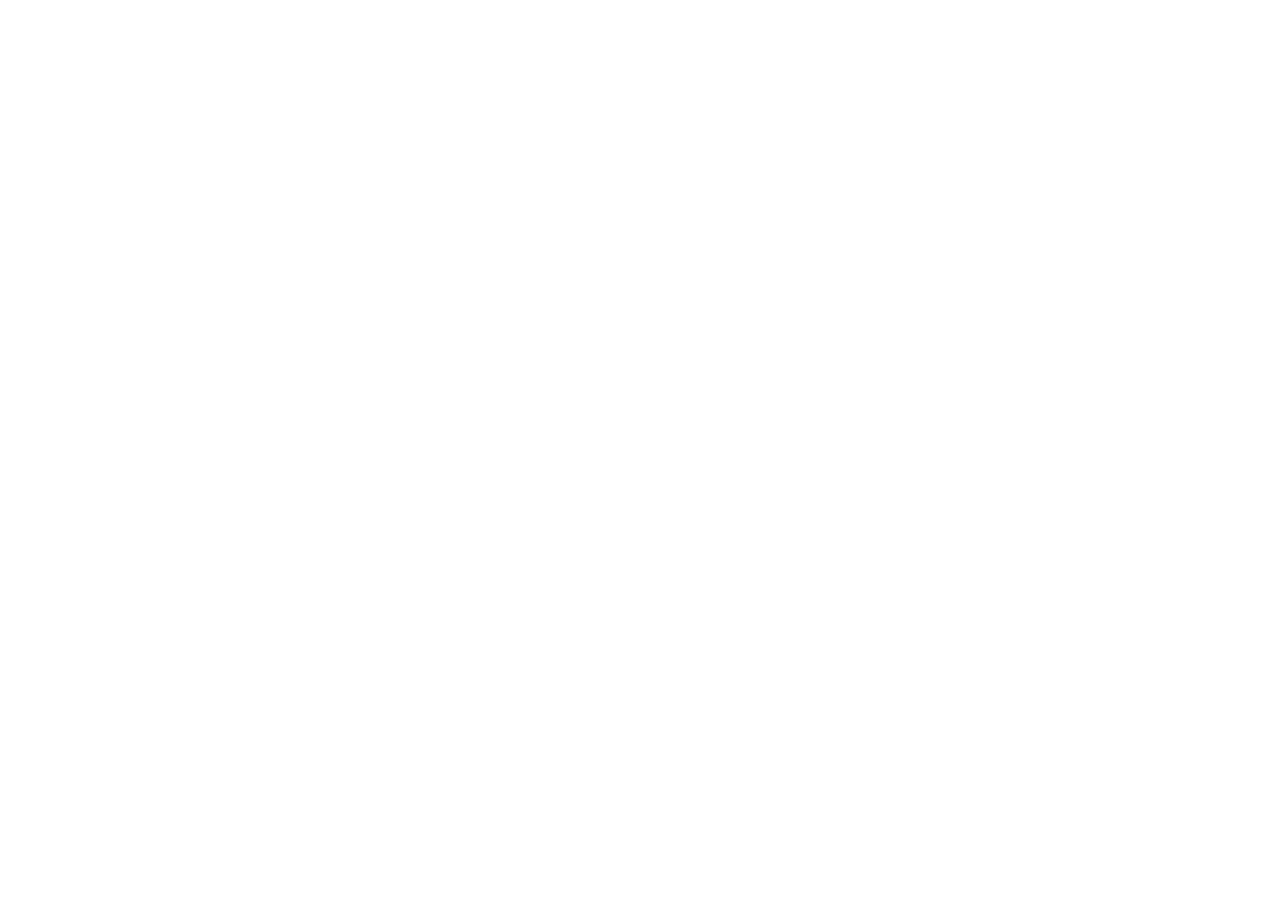
==== index.html @ aea5f0c6 "初始化项目" ====
<!DOCTYPE html>
<html lang="en">

<head>
    <meta charset="UTF-8">
    <meta http-equiv="X-UA-Compatible" content="IE=edge">
    <meta name="viewport" content="width=device-width, initial-scale=1.0">
    <title>主页</title>
</head>

<body>

</body>

</html>
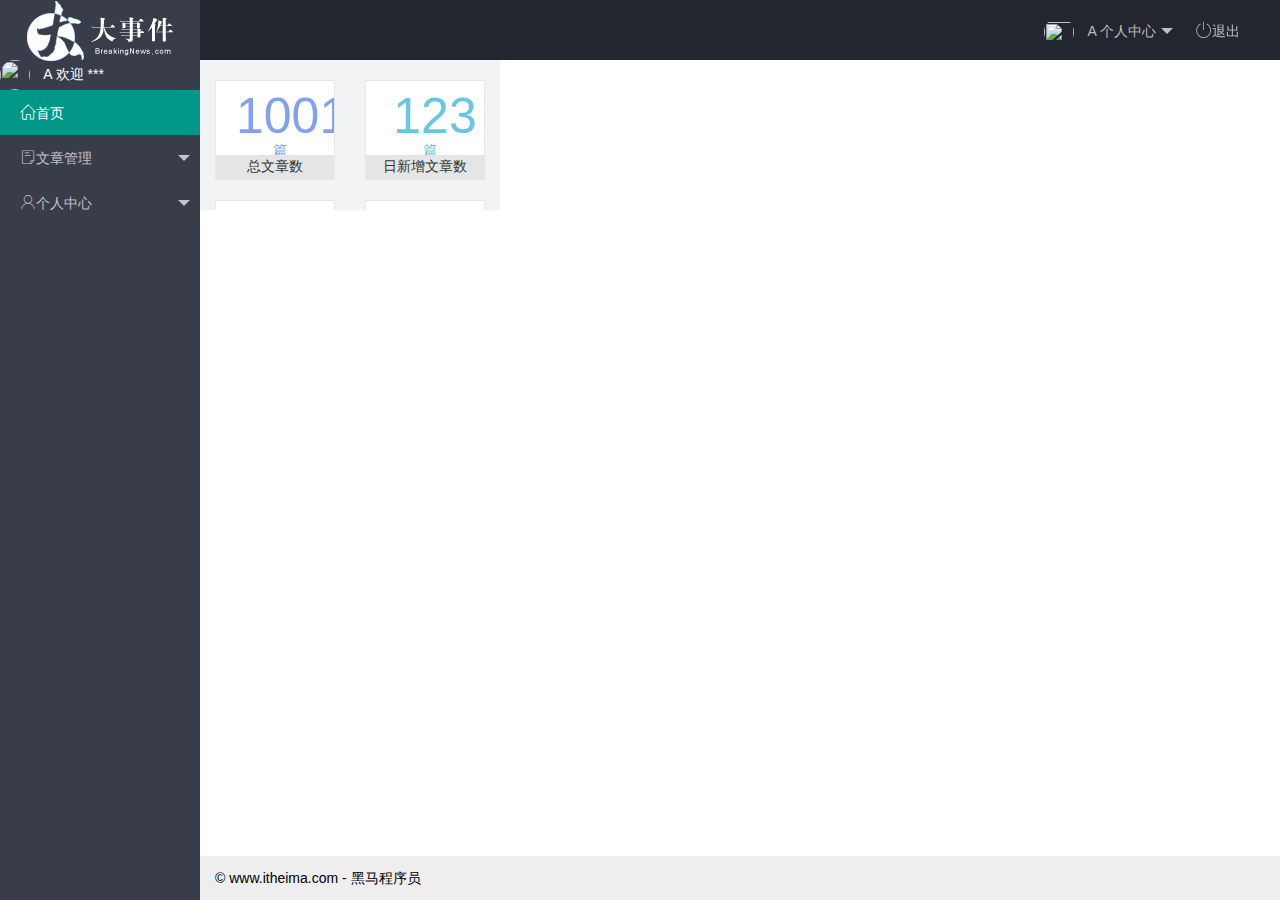
==== commit b24626dd: "完成了后台的首页开发" ====
--- a/index.html
+++ b/index.html
@@ -5,11 +5,90 @@
     <meta charset="UTF-8">
     <meta http-equiv="X-UA-Compatible" content="IE=edge">
     <meta name="viewport" content="width=device-width, initial-scale=1.0">
-    <title>主页</title>
+    <title>后台主页</title>
+    <link rel="stylesheet" href="./assets/css/index.css">
+    <link rel="stylesheet" href="./assets/lib/layui/css/layui.css">
+    <link rel="stylesheet" href="./assets/fonts/iconfont.css">
+
 </head>
 
 <body>
+    <div class="layui-layout layui-layout-admin">
+        <div class="layui-header">
+            <div class="layui-logo layui-hide-xs layui-bg-black">
+                <img src="./assets/images/logo.png" alt="">
+            </div>
+            <!-- 头部区域（可配合layui 已有的水平导航） -->
 
+            <ul class="layui-nav layui-layout-right">
+                <li class="layui-nav-item layui-hide layui-show-md-inline-block">
+                    <a href="javascript:;">
+                        <img src="//tva1.sinaimg.cn/crop.0.0.118.118.180/5db11ff4gw1e77d3nqrv8j203b03cweg.jpg" class="layui-nav-img">
+                        <span class="text-avatar">A</span> 个人中心
+                    </a>
+                    <dl class="layui-nav-child">
+                        <dd><a href="">基本资料</a></dd>
+                        <dd><a href="">更换图像</a></dd>
+                        <dd><a href="">重置密码</a></dd>
+                    </dl>
+                </li>
+                <li class="layui-nav-item" lay-header-event="menuRight" lay-unselect>
+                    <a href="javascript:;" id="btnLogout">
+                        <span class="iconfont icon-tuichu"></span>退出
+                    </a>
+                </li>
+            </ul>
+        </div>
+
+        <div class="layui-side layui-bg-black">
+            <div class="layui-side-scroll">
+                <div class="userinfo">
+                    <img src="//tva1.sinaimg.cn/crop.0.0.118.118.180/5db11ff4gw1e77d3nqrv8j203b03cweg.jpg" class="layui-nav-img">
+                    <span class="text-avatar">A</span>
+                    <span class="welcome">欢迎 ***</span>
+                </div>
+                <!-- 左侧导航区域（可配合layui已有的垂直导航） -->
+                <ul class="layui-nav layui-nav-tree" lay-shrink="all">
+                    <li class="layui-nav-item layui-this">
+                        <a href="./home/dashboard.html" target="fm">
+                            <span class="iconfont icon-home"></span>首页</a>
+                    </li>
+                    <li class="layui-nav-item">
+                        <a class="" href="javascript:;"><span class="iconfont icon-16"></span>文章管理</a>
+                        <dl class="layui-nav-child">
+                            <dd><a href="javascript:;"><i class="layui-icon layui-icon-app"></i>文章类别</a></dd>
+                            <dd><a href="javascript:;"><i class="layui-icon layui-icon-app"></i>文章列表</a></dd>
+                            <dd><a href="javascript:;"><i class="layui-icon layui-icon-app"></i>发表文章</a></dd>
+                        </dl>
+                    </li>
+                    <li class="layui-nav-item">
+                        <a href="javascript:;"><span class="iconfont icon-user"></span>个人中心</a>
+                        <dl class="layui-nav-child">
+                            <dd><a href="javascript:;"><i class="layui-icon layui-icon-app"></i>基本资料</a></dd>
+                            <dd><a href="javascript:;"><i class="layui-icon layui-icon-app"></i>更换图像</a></dd>
+                            <dd><a href="javascript:;"><i class="layui-icon layui-icon-app"></i>重置密码</a></dd>
+                        </dl>
+                    </li>
+                </ul>
+            </div>
+        </div>
+
+        <div class="layui-body">
+            <!-- 内容主体区域 -->
+            <iframe name="fm" src="/home/dashboard.html" frameborder="0"></iframe>
+        </div>
+
+        <div class="layui-footer">
+            <!-- 底部固定区域 -->
+            © www.itheima.com - 黑马程序员
+        </div>
+    </div>
+
+    <!-- 导入 layui 的js文件 -->
+    <script src="./assets/lib/layui/layui.all.js"></script>
+    <script src="/assets/lib/jquery.js"></script>
+    <script src="/assets/js/baseAPI.js"></script>
+    <script src="/assets/js/index.js"></script>
 </body>
 
 </html>--- a/assets/lib/layui/css/layui.css
+++ b/assets/lib/layui/css/layui.css
@@ -0,0 +1,2 @@
+/** layui-v2.5.5 MIT License By https://www.layui.com */
+ .layui-inline,img{display:inline-block;vertical-align:middle}h1,h2,h3,h4,h5,h6{font-weight:400}.layui-edge,.layui-header,.layui-inline,.layui-main{position:relative}.layui-body,.layui-edge,.layui-elip{overflow:hidden}.layui-btn,.layui-edge,.layui-inline,img{vertical-align:middle}.layui-btn,.layui-disabled,.layui-icon,.layui-unselect{-moz-user-select:none;-webkit-user-select:none;-ms-user-select:none}.layui-elip,.layui-form-checkbox span,.layui-form-pane .layui-form-label{text-overflow:ellipsis;white-space:nowrap}.layui-breadcrumb,.layui-tree-btnGroup{visibility:hidden}blockquote,body,button,dd,div,dl,dt,form,h1,h2,h3,h4,h5,h6,input,li,ol,p,pre,td,textarea,th,ul{margin:0;padding:0;-webkit-tap-highlight-color:rgba(0,0,0,0)}a:active,a:hover{outline:0}img{border:none}li{list-style:none}table{border-collapse:collapse;border-spacing:0}h4,h5,h6{font-size:100%}button,input,optgroup,option,select,textarea{font-family:inherit;font-size:inherit;font-style:inherit;font-weight:inherit;outline:0}pre{white-space:pre-wrap;white-space:-moz-pre-wrap;white-space:-pre-wrap;white-space:-o-pre-wrap;word-wrap:break-word}body{line-height:24px;font:14px Helvetica Neue,Helvetica,PingFang SC,Tahoma,Arial,sans-serif}hr{height:1px;margin:10px 0;border:0;clear:both}a{color:#333;text-decoration:none}a:hover{color:#777}a cite{font-style:normal;*cursor:pointer}.layui-border-box,.layui-border-box *{box-sizing:border-box}.layui-box,.layui-box *{box-sizing:content-box}.layui-clear{clear:both;*zoom:1}.layui-clear:after{content:'\20';clear:both;*zoom:1;display:block;height:0}.layui-inline{*display:inline;*zoom:1}.layui-edge{display:inline-block;width:0;height:0;border-width:6px;border-style:dashed;border-color:transparent}.layui-edge-top{top:-4px;border-bottom-color:#999;border-bottom-style:solid}.layui-edge-right{border-left-color:#999;border-left-style:solid}.layui-edge-bottom{top:2px;border-top-color:#999;border-top-style:solid}.layui-edge-left{border-right-color:#999;border-right-style:solid}.layui-disabled,.layui-disabled:hover{color:#d2d2d2!important;cursor:not-allowed!important}.layui-circle{border-radius:100%}.layui-show{display:block!important}.layui-hide{display:none!important}@font-face{font-family:layui-icon;src:url(../font/iconfont.eot?v=250);src:url(../font/iconfont.eot?v=250#iefix) format('embedded-opentype'),url(../font/iconfont.woff2?v=250) format('woff2'),url(../font/iconfont.woff?v=250) format('woff'),url(../font/iconfont.ttf?v=250) format('truetype'),url(../font/iconfont.svg?v=250#layui-icon) format('svg')}.layui-icon{font-family:layui-icon!important;font-size:16px;font-style:normal;-webkit-font-smoothing:antialiased;-moz-osx-font-smoothing:grayscale}.layui-icon-reply-fill:before{content:"\e611"}.layui-icon-set-fill:before{content:"\e614"}.layui-icon-menu-fill:before{content:"\e60f"}.layui-icon-search:before{content:"\e615"}.layui-icon-share:before{content:"\e641"}.layui-icon-set-sm:before{content:"\e620"}.layui-icon-engine:before{content:"\e628"}.layui-icon-close:before{content:"\1006"}.layui-icon-close-fill:before{content:"\1007"}.layui-icon-chart-screen:before{content:"\e629"}.layui-icon-star:before{content:"\e600"}.layui-icon-circle-dot:before{content:"\e617"}.layui-icon-chat:before{content:"\e606"}.layui-icon-release:before{content:"\e609"}.layui-icon-list:before{content:"\e60a"}.layui-icon-chart:before{content:"\e62c"}.layui-icon-ok-circle:before{content:"\1005"}.layui-icon-layim-theme:before{content:"\e61b"}.layui-icon-table:before{content:"\e62d"}.layui-icon-right:before{content:"\e602"}.layui-icon-left:before{content:"\e603"}.layui-icon-cart-simple:before{content:"\e698"}.layui-icon-face-cry:before{content:"\e69c"}.layui-icon-face-smile:before{content:"\e6af"}.layui-icon-survey:before{content:"\e6b2"}.layui-icon-tree:before{content:"\e62e"}.layui-icon-upload-circle:before{content:"\e62f"}.layui-icon-add-circle:before{content:"\e61f"}.layui-icon-download-circle:before{content:"\e601"}.layui-icon-templeate-1:before{content:"\e630"}.layui-icon-util:before{content:"\e631"}.layui-icon-face-surprised:before{content:"\e664"}.layui-icon-edit:before{content:"\e642"}.layui-icon-speaker:before{content:"\e645"}.layui-icon-down:before{content:"\e61a"}.layui-icon-file:before{content:"\e621"}.layui-icon-layouts:before{content:"\e632"}.layui-icon-rate-half:before{content:"\e6c9"}.layui-icon-add-circle-fine:before{content:"\e608"}.layui-icon-prev-circle:before{content:"\e633"}.layui-icon-read:before{content:"\e705"}.layui-icon-404:before{content:"\e61c"}.layui-icon-carousel:before{content:"\e634"}.layui-icon-help:before{content:"\e607"}.layui-icon-code-circle:before{content:"\e635"}.layui-icon-water:before{content:"\e636"}.layui-icon-username:before{content:"\e66f"}.layui-icon-find-fill:before{content:"\e670"}.layui-icon-about:before{content:"\e60b"}.layui-icon-location:before{content:"\e715"}.layui-icon-up:before{content:"\e619"}.layui-icon-pause:before{content:"\e651"}.layui-icon-date:before{content:"\e637"}.layui-icon-layim-uploadfile:before{content:"\e61d"}.layui-icon-delete:before{content:"\e640"}.layui-icon-play:before{content:"\e652"}.layui-icon-top:before{content:"\e604"}.layui-icon-friends:before{content:"\e612"}.layui-icon-refresh-3:before{content:"\e9aa"}.layui-icon-ok:before{content:"\e605"}.layui-icon-layer:before{content:"\e638"}.layui-icon-face-smile-fine:before{content:"\e60c"}.layui-icon-dollar:before{content:"\e659"}.layui-icon-group:before{content:"\e613"}.layui-icon-layim-download:before{content:"\e61e"}.layui-icon-picture-fine:before{content:"\e60d"}.layui-icon-link:before{content:"\e64c"}.layui-icon-diamond:before{content:"\e735"}.layui-icon-log:before{content:"\e60e"}.layui-icon-rate-solid:before{content:"\e67a"}.layui-icon-fonts-del:before{content:"\e64f"}.layui-icon-unlink:before{content:"\e64d"}.layui-icon-fonts-clear:before{content:"\e639"}.layui-icon-triangle-r:before{content:"\e623"}.layui-icon-circle:before{content:"\e63f"}.layui-icon-radio:before{content:"\e643"}.layui-icon-align-center:before{content:"\e647"}.layui-icon-align-right:before{content:"\e648"}.layui-icon-align-left:before{content:"\e649"}.layui-icon-loading-1:before{content:"\e63e"}.layui-icon-return:before{content:"\e65c"}.layui-icon-fonts-strong:before{content:"\e62b"}.layui-icon-upload:before{content:"\e67c"}.layui-icon-dialogue:before{content:"\e63a"}.layui-icon-video:before{content:"\e6ed"}.layui-icon-headset:before{content:"\e6fc"}.layui-icon-cellphone-fine:before{content:"\e63b"}.layui-icon-add-1:before{content:"\e654"}.layui-icon-face-smile-b:before{content:"\e650"}.layui-icon-fonts-html:before{content:"\e64b"}.layui-icon-form:before{content:"\e63c"}.layui-icon-cart:before{content:"\e657"}.layui-icon-camera-fill:before{content:"\e65d"}.layui-icon-tabs:before{content:"\e62a"}.layui-icon-fonts-code:before{content:"\e64e"}.layui-icon-fire:before{content:"\e756"}.layui-icon-set:before{content:"\e716"}.layui-icon-fonts-u:before{content:"\e646"}.layui-icon-triangle-d:before{content:"\e625"}.layui-icon-tips:before{content:"\e702"}.layui-icon-picture:before{content:"\e64a"}.layui-icon-more-vertical:before{content:"\e671"}.layui-icon-flag:before{content:"\e66c"}.layui-icon-loading:before{content:"\e63d"}.layui-icon-fonts-i:before{content:"\e644"}.layui-icon-refresh-1:before{content:"\e666"}.layui-icon-rmb:before{content:"\e65e"}.layui-icon-home:before{content:"\e68e"}.layui-icon-user:before{content:"\e770"}.layui-icon-notice:before{content:"\e667"}.layui-icon-login-weibo:before{content:"\e675"}.layui-icon-voice:before{content:"\e688"}.layui-icon-upload-drag:before{content:"\e681"}.layui-icon-login-qq:before{content:"\e676"}.layui-icon-snowflake:before{content:"\e6b1"}.layui-icon-file-b:before{content:"\e655"}.layui-icon-template:before{content:"\e663"}.layui-icon-auz:before{content:"\e672"}.layui-icon-console:before{content:"\e665"}.layui-icon-app:before{content:"\e653"}.layui-icon-prev:before{content:"\e65a"}.layui-icon-website:before{content:"\e7ae"}.layui-icon-next:before{content:"\e65b"}.layui-icon-component:before{content:"\e857"}.layui-icon-more:before{content:"\e65f"}.layui-icon-login-wechat:before{content:"\e677"}.layui-icon-shrink-right:before{content:"\e668"}.layui-icon-spread-left:before{content:"\e66b"}.layui-icon-camera:before{content:"\e660"}.layui-icon-note:before{content:"\e66e"}.layui-icon-refresh:before{content:"\e669"}.layui-icon-female:before{content:"\e661"}.layui-icon-male:before{content:"\e662"}.layui-icon-password:before{content:"\e673"}.layui-icon-senior:before{content:"\e674"}.layui-icon-theme:before{content:"\e66a"}.layui-icon-tread:before{content:"\e6c5"}.layui-icon-praise:before{content:"\e6c6"}.layui-icon-star-fill:before{content:"\e658"}.layui-icon-rate:before{content:"\e67b"}.layui-icon-template-1:before{content:"\e656"}.layui-icon-vercode:before{content:"\e679"}.layui-icon-cellphone:before{content:"\e678"}.layui-icon-screen-full:before{content:"\e622"}.layui-icon-screen-restore:before{content:"\e758"}.layui-icon-cols:before{content:"\e610"}.layui-icon-export:before{content:"\e67d"}.layui-icon-print:before{content:"\e66d"}.layui-icon-slider:before{content:"\e714"}.layui-icon-addition:before{content:"\e624"}.layui-icon-subtraction:before{content:"\e67e"}.layui-icon-service:before{content:"\e626"}.layui-icon-transfer:before{content:"\e691"}.layui-main{width:1140px;margin:0 auto}.layui-header{z-index:1000;height:60px}.layui-header a:hover{transition:all .5s;-webkit-transition:all .5s}.layui-side{position:fixed;left:0;top:0;bottom:0;z-index:999;width:200px;overflow-x:hidden}.layui-side-scroll{position:relative;width:220px;height:100%;overflow-x:hidden}.layui-body{position:absolute;left:200px;right:0;top:0;bottom:0;z-index:998;width:auto;overflow-y:auto;box-sizing:border-box}.layui-layout-body{overflow:hidden}.layui-layout-admin .layui-header{background-color:#23262E}.layui-layout-admin .layui-side{top:60px;width:200px;overflow-x:hidden}.layui-layout-admin .layui-body{position:fixed;top:60px;bottom:44px}.layui-layout-admin .layui-main{width:auto;margin:0 15px}.layui-layout-admin .layui-footer{position:fixed;left:200px;right:0;bottom:0;height:44px;line-height:44px;padding:0 15px;background-color:#eee}.layui-layout-admin .layui-logo{position:absolute;left:0;top:0;width:200px;height:100%;line-height:60px;text-align:center;color:#009688;font-size:16px}.layui-layout-admin .layui-header .layui-nav{background:0 0}.layui-layout-left{position:absolute!important;left:200px;top:0}.layui-layout-right{position:absolute!important;right:0;top:0}.layui-container{position:relative;margin:0 auto;padding:0 15px;box-sizing:border-box}.layui-fluid{position:relative;margin:0 auto;padding:0 15px}.layui-row:after,.layui-row:before{content:'';display:block;clear:both}.layui-col-lg1,.layui-col-lg10,.layui-col-lg11,.layui-col-lg12,.layui-col-lg2,.layui-col-lg3,.layui-col-lg4,.layui-col-lg5,.layui-col-lg6,.layui-col-lg7,.layui-col-lg8,.layui-col-lg9,.layui-col-md1,.layui-col-md10,.layui-col-md11,.layui-col-md12,.layui-col-md2,.layui-col-md3,.layui-col-md4,.layui-col-md5,.layui-col-md6,.layui-col-md7,.layui-col-md8,.layui-col-md9,.layui-col-sm1,.layui-col-sm10,.layui-col-sm11,.layui-col-sm12,.layui-col-sm2,.layui-col-sm3,.layui-col-sm4,.layui-col-sm5,.layui-col-sm6,.layui-col-sm7,.layui-col-sm8,.layui-col-sm9,.layui-col-xs1,.layui-col-xs10,.layui-col-xs11,.layui-col-xs12,.layui-col-xs2,.layui-col-xs3,.layui-col-xs4,.layui-col-xs5,.layui-col-xs6,.layui-col-xs7,.layui-col-xs8,.layui-col-xs9{position:relative;display:block;box-sizing:border-box}.layui-col-xs1,.layui-col-xs10,.layui-col-xs11,.layui-col-xs12,.layui-col-xs2,.layui-col-xs3,.layui-col-xs4,.layui-col-xs5,.layui-col-xs6,.layui-col-xs7,.layui-col-xs8,.layui-col-xs9{float:left}.layui-col-xs1{width:8.33333333%}.layui-col-xs2{width:16.66666667%}.layui-col-xs3{width:25%}.layui-col-xs4{width:33.33333333%}.layui-col-xs5{width:41.66666667%}.layui-col-xs6{width:50%}.layui-col-xs7{width:58.33333333%}.layui-col-xs8{width:66.66666667%}.layui-col-xs9{width:75%}.layui-col-xs10{width:83.33333333%}.layui-col-xs11{width:91.66666667%}.layui-col-xs12{width:100%}.layui-col-xs-offset1{margin-left:8.33333333%}.layui-col-xs-offset2{margin-left:16.66666667%}.layui-col-xs-offset3{margin-left:25%}.layui-col-xs-offset4{margin-left:33.33333333%}.layui-col-xs-offset5{margin-left:41.66666667%}.layui-col-xs-offset6{margin-left:50%}.layui-col-xs-offset7{margin-left:58.33333333%}.layui-col-xs-offset8{margin-left:66.66666667%}.layui-col-xs-offset9{margin-left:75%}.layui-col-xs-offset10{margin-left:83.33333333%}.layui-col-xs-offset11{margin-left:91.66666667%}.layui-col-xs-offset12{margin-left:100%}@media screen and (max-width:768px){.layui-hide-xs{display:none!important}.layui-show-xs-block{display:block!important}.layui-show-xs-inline{display:inline!important}.layui-show-xs-inline-block{display:inline-block!important}}@media screen and (min-width:768px){.layui-container{width:750px}.layui-hide-sm{display:none!important}.layui-show-sm-block{display:block!important}.layui-show-sm-inline{display:inline!important}.layui-show-sm-inline-block{display:inline-block!important}.layui-col-sm1,.layui-col-sm10,.layui-col-sm11,.layui-col-sm12,.layui-col-sm2,.layui-col-sm3,.layui-col-sm4,.layui-col-sm5,.layui-col-sm6,.layui-col-sm7,.layui-col-sm8,.layui-col-sm9{float:left}.layui-col-sm1{width:8.33333333%}.layui-col-sm2{width:16.66666667%}.layui-col-sm3{width:25%}.layui-col-sm4{width:33.33333333%}.layui-col-sm5{width:41.66666667%}.layui-col-sm6{width:50%}.layui-col-sm7{width:58.33333333%}.layui-col-sm8{width:66.66666667%}.layui-col-sm9{width:75%}.layui-col-sm10{width:83.33333333%}.layui-col-sm11{width:91.66666667%}.layui-col-sm12{width:100%}.layui-col-sm-offset1{margin-left:8.33333333%}.layui-col-sm-offset2{margin-left:16.66666667%}.layui-col-sm-offset3{margin-left:25%}.layui-col-sm-offset4{margin-left:33.33333333%}.layui-col-sm-offset5{margin-left:41.66666667%}.layui-col-sm-offset6{margin-left:50%}.layui-col-sm-offset7{margin-left:58.33333333%}.layui-col-sm-offset8{margin-left:66.66666667%}.layui-col-sm-offset9{margin-left:75%}.layui-col-sm-offset10{margin-left:83.33333333%}.layui-col-sm-offset11{margin-left:91.66666667%}.layui-col-sm-offset12{margin-left:100%}}@media screen and (min-width:992px){.layui-container{width:970px}.layui-hide-md{display:none!important}.layui-show-md-block{display:block!important}.layui-show-md-inline{display:inline!important}.layui-show-md-inline-block{display:inline-block!important}.layui-col-md1,.layui-col-md10,.layui-col-md11,.layui-col-md12,.layui-col-md2,.layui-col-md3,.layui-col-md4,.layui-col-md5,.layui-col-md6,.layui-col-md7,.layui-col-md8,.layui-col-md9{float:left}.layui-col-md1{width:8.33333333%}.layui-col-md2{width:16.66666667%}.layui-col-md3{width:25%}.layui-col-md4{width:33.33333333%}.layui-col-md5{width:41.66666667%}.layui-col-md6{width:50%}.layui-col-md7{width:58.33333333%}.layui-col-md8{width:66.66666667%}.layui-col-md9{width:75%}.layui-col-md10{width:83.33333333%}.layui-col-md11{width:91.66666667%}.layui-col-md12{width:100%}.layui-col-md-offset1{margin-left:8.33333333%}.layui-col-md-offset2{margin-left:16.66666667%}.layui-col-md-offset3{margin-left:25%}.layui-col-md-offset4{margin-left:33.33333333%}.layui-col-md-offset5{margin-left:41.66666667%}.layui-col-md-offset6{margin-left:50%}.layui-col-md-offset7{margin-left:58.33333333%}.layui-col-md-offset8{margin-left:66.66666667%}.layui-col-md-offset9{margin-left:75%}.layui-col-md-offset10{margin-left:83.33333333%}.layui-col-md-offset11{margin-left:91.66666667%}.layui-col-md-offset12{margin-left:100%}}@media screen and (min-width:1200px){.layui-container{width:1170px}.layui-hide-lg{display:none!important}.layui-show-lg-block{display:block!important}.layui-show-lg-inline{display:inline!important}.layui-show-lg-inline-block{display:inline-block!important}.layui-col-lg1,.layui-col-lg10,.layui-col-lg11,.layui-col-lg12,.layui-col-lg2,.layui-col-lg3,.layui-col-lg4,.layui-col-lg5,.layui-col-lg6,.layui-col-lg7,.layui-col-lg8,.layui-col-lg9{float:left}.layui-col-lg1{width:8.33333333%}.layui-col-lg2{width:16.66666667%}.layui-col-lg3{width:25%}.layui-col-lg4{width:33.33333333%}.layui-col-lg5{width:41.66666667%}.layui-col-lg6{width:50%}.layui-col-lg7{width:58.33333333%}.layui-col-lg8{width:66.66666667%}.layui-col-lg9{width:75%}.layui-col-lg10{width:83.33333333%}.layui-col-lg11{width:91.66666667%}.layui-col-lg12{width:100%}.layui-col-lg-offset1{margin-left:8.33333333%}.layui-col-lg-offset2{margin-left:16.66666667%}.layui-col-lg-offset3{margin-left:25%}.layui-col-lg-offset4{margin-left:33.33333333%}.layui-col-lg-offset5{margin-left:41.66666667%}.layui-col-lg-offset6{margin-left:50%}.layui-col-lg-offset7{margin-left:58.33333333%}.layui-col-lg-offset8{margin-left:66.66666667%}.layui-col-lg-offset9{margin-left:75%}.layui-col-lg-offset10{margin-left:83.33333333%}.layui-col-lg-offset11{margin-left:91.66666667%}.layui-col-lg-offset12{margin-left:100%}}.layui-col-space1{margin:-.5px}.layui-col-space1>*{padding:.5px}.layui-col-space3{margin:-1.5px}.layui-col-space3>*{padding:1.5px}.layui-col-space5{margin:-2.5px}.layui-col-space5>*{padding:2.5px}.layui-col-space8{margin:-3.5px}.layui-col-space8>*{padding:3.5px}.layui-col-space10{margin:-5px}.layui-col-space10>*{padding:5px}.layui-col-space12{margin:-6px}.layui-col-space12>*{padding:6px}.layui-col-space15{margin:-7.5px}.layui-col-space15>*{padding:7.5px}.layui-col-space18{margin:-9px}.layui-col-space18>*{padding:9px}.layui-col-space20{margin:-10px}.layui-col-space20>*{padding:10px}.layui-col-space22{margin:-11px}.layui-col-space22>*{padding:11px}.layui-col-space25{margin:-12.5px}.layui-col-space25>*{padding:12.5px}.layui-col-space30{margin:-15px}.layui-col-space30>*{padding:15px}.layui-btn,.layui-input,.layui-select,.layui-textarea,.layui-upload-button{outline:0;-webkit-appearance:none;transition:all .3s;-webkit-transition:all .3s;box-sizing:border-box}.layui-elem-quote{margin-bottom:10px;padding:15px;line-height:22px;border-left:5px solid #009688;border-radius:0 2px 2px 0;background-color:#f2f2f2}.layui-quote-nm{border-style:solid;border-width:1px 1px 1px 5px;background:0 0}.layui-elem-field{margin-bottom:10px;padding:0;border-width:1px;border-style:solid}.layui-elem-field legend{margin-left:20px;padding:0 10px;font-size:20px;font-weight:300}.layui-field-title{margin:10px 0 20px;border-width:1px 0 0}.layui-field-box{padding:10px 15px}.layui-field-title .layui-field-box{padding:10px 0}.layui-progress{position:relative;height:6px;border-radius:20px;background-color:#e2e2e2}.layui-progress-bar{position:absolute;left:0;top:0;width:0;max-width:100%;height:6px;border-radius:20px;text-align:right;background-color:#5FB878;transition:all .3s;-webkit-transition:all .3s}.layui-progress-big,.layui-progress-big .layui-progress-bar{height:18px;line-height:18px}.layui-progress-text{position:relative;top:-20px;line-height:18px;font-size:12px;color:#666}.layui-progress-big .layui-progress-text{position:static;padding:0 10px;color:#fff}.layui-collapse{border-width:1px;border-style:solid;border-radius:2px}.layui-colla-content,.layui-colla-item{border-top-width:1px;border-top-style:solid}.layui-colla-item:first-child{border-top:none}.layui-colla-title{position:relative;height:42px;line-height:42px;padding:0 15px 0 35px;color:#333;background-color:#f2f2f2;cursor:pointer;font-size:14px;overflow:hidden}.layui-colla-content{display:none;padding:10px 15px;line-height:22px;color:#666}.layui-colla-icon{position:absolute;left:15px;top:0;font-size:14px}.layui-card{margin-bottom:15px;border-radius:2px;background-color:#fff;box-shadow:0 1px 2px 0 rgba(0,0,0,.05)}.layui-card:last-child{margin-bottom:0}.layui-card-header{position:relative;height:42px;line-height:42px;padding:0 15px;border-bottom:1px solid #f6f6f6;color:#333;border-radius:2px 2px 0 0;font-size:14px}.layui-bg-black,.layui-bg-blue,.layui-bg-cyan,.layui-bg-green,.layui-bg-orange,.layui-bg-red{color:#fff!important}.layui-card-body{position:relative;padding:10px 15px;line-height:24px}.layui-card-body[pad15]{padding:15px}.layui-card-body[pad20]{padding:20px}.layui-card-body .layui-table{margin:5px 0}.layui-card .layui-tab{margin:0}.layui-panel-window{position:relative;padding:15px;border-radius:0;border-top:5px solid #E6E6E6;background-color:#fff}.layui-auxiliar-moving{position:fixed;left:0;right:0;top:0;bottom:0;width:100%;height:100%;background:0 0;z-index:9999999999}.layui-form-label,.layui-form-mid,.layui-form-select,.layui-input-block,.layui-input-inline,.layui-textarea{position:relative}.layui-bg-red{background-color:#FF5722!important}.layui-bg-orange{background-color:#FFB800!important}.layui-bg-green{background-color:#009688!important}.layui-bg-cyan{background-color:#2F4056!important}.layui-bg-blue{background-color:#1E9FFF!important}.layui-bg-black{background-color:#393D49!important}.layui-bg-gray{background-color:#eee!important;color:#666!important}.layui-badge-rim,.layui-colla-content,.layui-colla-item,.layui-collapse,.layui-elem-field,.layui-form-pane .layui-form-item[pane],.layui-form-pane .layui-form-label,.layui-input,.layui-layedit,.layui-layedit-tool,.layui-quote-nm,.layui-select,.layui-tab-bar,.layui-tab-card,.layui-tab-title,.layui-tab-title .layui-this:after,.layui-textarea{border-color:#e6e6e6}.layui-timeline-item:before,hr{background-color:#e6e6e6}.layui-text{line-height:22px;font-size:14px;color:#666}.layui-text h1,.layui-text h2,.layui-text h3{font-weight:500;color:#333}.layui-text h1{font-size:30px}.layui-text h2{font-size:24px}.layui-text h3{font-size:18px}.layui-text a:not(.layui-btn){color:#01AAED}.layui-text a:not(.layui-btn):hover{text-decoration:underline}.layui-text ul{padding:5px 0 5px 15px}.layui-text ul li{margin-top:5px;list-style-type:disc}.layui-text em,.layui-word-aux{color:#999!important;padding:0 5px!important}.layui-btn{display:inline-block;height:38px;line-height:38px;padding:0 18px;background-color:#009688;color:#fff;white-space:nowrap;text-align:center;font-size:14px;border:none;border-radius:2px;cursor:pointer}.layui-btn:hover{opacity:.8;filter:alpha(opacity=80);color:#fff}.layui-btn:active{opacity:1;filter:alpha(opacity=100)}.layui-btn+.layui-btn{margin-left:10px}.layui-btn-container{font-size:0}.layui-btn-container .layui-btn{margin-right:10px;margin-bottom:10px}.layui-btn-container .layui-btn+.layui-btn{margin-left:0}.layui-table .layui-btn-container .layui-btn{margin-bottom:9px}.layui-btn-radius{border-radius:100px}.layui-btn .layui-icon{margin-right:3px;font-size:18px;vertical-align:bottom;vertical-align:middle\9}.layui-btn-primary{border:1px solid #C9C9C9;background-color:#fff;color:#555}.layui-btn-primary:hover{border-color:#009688;color:#333}.layui-btn-normal{background-color:#1E9FFF}.layui-btn-warm{background-color:#FFB800}.layui-btn-danger{background-color:#FF5722}.layui-btn-checked{background-color:#5FB878}.layui-btn-disabled,.layui-btn-disabled:active,.layui-btn-disabled:hover{border:1px solid #e6e6e6;background-color:#FBFBFB;color:#C9C9C9;cursor:not-allowed;opacity:1}.layui-btn-lg{height:44px;line-height:44px;padding:0 25px;font-size:16px}.layui-btn-sm{height:30px;line-height:30px;padding:0 10px;font-size:12px}.layui-btn-sm i{font-size:16px!important}.layui-btn-xs{height:22px;line-height:22px;padding:0 5px;font-size:12px}.layui-btn-xs i{font-size:14px!important}.layui-btn-group{display:inline-block;vertical-align:middle;font-size:0}.layui-btn-group .layui-btn{margin-left:0!important;margin-right:0!important;border-left:1px solid rgba(255,255,255,.5);border-radius:0}.layui-btn-group .layui-btn-primary{border-left:none}.layui-btn-group .layui-btn-primary:hover{border-color:#C9C9C9;color:#009688}.layui-btn-group .layui-btn:first-child{border-left:none;border-radius:2px 0 0 2px}.layui-btn-group .layui-btn-primary:first-child{border-left:1px solid #c9c9c9}.layui-btn-group .layui-btn:last-child{border-radius:0 2px 2px 0}.layui-btn-group .layui-btn+.layui-btn{margin-left:0}.layui-btn-group+.layui-btn-group{margin-left:10px}.layui-btn-fluid{width:100%}.layui-input,.layui-select,.layui-textarea{height:38px;line-height:1.3;line-height:38px\9;border-width:1px;border-style:solid;background-color:#fff;border-radius:2px}.layui-input::-webkit-input-placeholder,.layui-select::-webkit-input-placeholder,.layui-textarea::-webkit-input-placeholder{line-height:1.3}.layui-input,.layui-textarea{display:block;width:100%;padding-left:10px}.layui-input:hover,.layui-textarea:hover{border-color:#D2D2D2!important}.layui-input:focus,.layui-textarea:focus{border-color:#C9C9C9!important}.layui-textarea{min-height:100px;height:auto;line-height:20px;padding:6px 10px;resize:vertical}.layui-select{padding:0 10px}.layui-form input[type=checkbox],.layui-form input[type=radio],.layui-form select{display:none}.layui-form [lay-ignore]{display:initial}.layui-form-item{margin-bottom:15px;clear:both;*zoom:1}.layui-form-item:after{content:'\20';clear:both;*zoom:1;display:block;height:0}.layui-form-label{float:left;display:block;padding:9px 15px;width:80px;font-weight:400;line-height:20px;text-align:right}.layui-form-label-col{display:block;float:none;padding:9px 0;line-height:20px;text-align:left}.layui-form-item .layui-inline{margin-bottom:5px;margin-right:10px}.layui-input-block{margin-left:110px;min-height:36px}.layui-input-inline{display:inline-block;vertical-align:middle}.layui-form-item .layui-input-inline{float:left;width:190px;margin-right:10px}.layui-form-text .layui-input-inline{width:auto}.layui-form-mid{float:left;display:block;padding:9px 0!important;line-height:20px;margin-right:10px}.layui-form-danger+.layui-form-select .layui-input,.layui-form-danger:focus{border-color:#FF5722!important}.layui-form-select .layui-input{padding-right:30px;cursor:pointer}.layui-form-select .layui-edge{position:absolute;right:10px;top:50%;margin-top:-3px;cursor:pointer;border-width:6px;border-top-color:#c2c2c2;border-top-style:solid;transition:all .3s;-webkit-transition:all .3s}.layui-form-select dl{display:none;position:absolute;left:0;top:42px;padding:5px 0;z-index:899;min-width:100%;border:1px solid #d2d2d2;max-height:300px;overflow-y:auto;background-color:#fff;border-radius:2px;box-shadow:0 2px 4px rgba(0,0,0,.12);box-sizing:border-box}.layui-form-select dl dd,.layui-form-select dl dt{padding:0 10px;line-height:36px;white-space:nowrap;overflow:hidden;text-overflow:ellipsis}.layui-form-select dl dt{font-size:12px;color:#999}.layui-form-select dl dd{cursor:pointer}.layui-form-select dl dd:hover{background-color:#f2f2f2;-webkit-transition:.5s all;transition:.5s all}.layui-form-select .layui-select-group dd{padding-left:20px}.layui-form-select dl dd.layui-select-tips{padding-left:10px!important;color:#999}.layui-form-select dl dd.layui-this{background-color:#5FB878;color:#fff}.layui-form-checkbox,.layui-form-select dl dd.layui-disabled{background-color:#fff}.layui-form-selected dl{display:block}.layui-form-checkbox,.layui-form-checkbox *,.layui-form-switch{display:inline-block;vertical-align:middle}.layui-form-selected .layui-edge{margin-top:-9px;-webkit-transform:rotate(180deg);transform:rotate(180deg);margin-top:-3px\9}:root .layui-form-selected .layui-edge{margin-top:-9px\0/IE9}.layui-form-selectup dl{top:auto;bottom:42px}.layui-select-none{margin:5px 0;text-align:center;color:#999}.layui-select-disabled .layui-disabled{border-color:#eee!important}.layui-select-disabled .layui-edge{border-top-color:#d2d2d2}.layui-form-checkbox{position:relative;height:30px;line-height:30px;margin-right:10px;padding-right:30px;cursor:pointer;font-size:0;-webkit-transition:.1s linear;transition:.1s linear;box-sizing:border-box}.layui-form-checkbox span{padding:0 10px;height:100%;font-size:14px;border-radius:2px 0 0 2px;background-color:#d2d2d2;color:#fff;overflow:hidden}.layui-form-checkbox:hover span{background-color:#c2c2c2}.layui-form-checkbox i{position:absolute;right:0;top:0;width:30px;height:28px;border:1px solid #d2d2d2;border-left:none;border-radius:0 2px 2px 0;color:#fff;font-size:20px;text-align:center}.layui-form-checkbox:hover i{border-color:#c2c2c2;color:#c2c2c2}.layui-form-checked,.layui-form-checked:hover{border-color:#5FB878}.layui-form-checked span,.layui-form-checked:hover span{background-color:#5FB878}.layui-form-checked i,.layui-form-checked:hover i{color:#5FB878}.layui-form-item .layui-form-checkbox{margin-top:4px}.layui-form-checkbox[lay-skin=primary]{height:auto!important;line-height:normal!important;min-width:18px;min-height:18px;border:none!important;margin-right:0;padding-left:28px;padding-right:0;background:0 0}.layui-form-checkbox[lay-skin=primary] span{padding-left:0;padding-right:15px;line-height:18px;background:0 0;color:#666}.layui-form-checkbox[lay-skin=primary] i{right:auto;left:0;width:16px;height:16px;line-height:16px;border:1px solid #d2d2d2;font-size:12px;border-radius:2px;background-color:#fff;-webkit-transition:.1s linear;transition:.1s linear}.layui-form-checkbox[lay-skin=primary]:hover i{border-color:#5FB878;color:#fff}.layui-form-checked[lay-skin=primary] i{border-color:#5FB878!important;background-color:#5FB878;color:#fff}.layui-checkbox-disbaled[lay-skin=primary] span{background:0 0!important;color:#c2c2c2}.layui-checkbox-disbaled[lay-skin=primary]:hover i{border-color:#d2d2d2}.layui-form-item .layui-form-checkbox[lay-skin=primary]{margin-top:10px}.layui-form-switch{position:relative;height:22px;line-height:22px;min-width:35px;padding:0 5px;margin-top:8px;border:1px solid #d2d2d2;border-radius:20px;cursor:pointer;background-color:#fff;-webkit-transition:.1s linear;transition:.1s linear}.layui-form-switch i{position:absolute;left:5px;top:3px;width:16px;height:16px;border-radius:20px;background-color:#d2d2d2;-webkit-transition:.1s linear;transition:.1s linear}.layui-form-switch em{position:relative;top:0;width:25px;margin-left:21px;padding:0!important;text-align:center!important;color:#999!important;font-style:normal!important;font-size:12px}.layui-form-onswitch{border-color:#5FB878;background-color:#5FB878}.layui-checkbox-disbaled,.layui-checkbox-disbaled i{border-color:#e2e2e2!important}.layui-form-onswitch i{left:100%;margin-left:-21px;background-color:#fff}.layui-form-onswitch em{margin-left:5px;margin-right:21px;color:#fff!important}.layui-checkbox-disbaled span{background-color:#e2e2e2!important}.layui-checkbox-disbaled:hover i{color:#fff!important}[lay-radio]{display:none}.layui-form-radio,.layui-form-radio *{display:inline-block;vertical-align:middle}.layui-form-radio{line-height:28px;margin:6px 10px 0 0;padding-right:10px;cursor:pointer;font-size:0}.layui-form-radio *{font-size:14px}.layui-form-radio>i{margin-right:8px;font-size:22px;color:#c2c2c2}.layui-form-radio>i:hover,.layui-form-radioed>i{color:#5FB878}.layui-radio-disbaled>i{color:#e2e2e2!important}.layui-form-pane .layui-form-label{width:110px;padding:8px 15px;height:38px;line-height:20px;border-width:1px;border-style:solid;border-radius:2px 0 0 2px;text-align:center;background-color:#FBFBFB;overflow:hidden;box-sizing:border-box}.layui-form-pane .layui-input-inline{margin-left:-1px}.layui-form-pane .layui-input-block{margin-left:110px;left:-1px}.layui-form-pane .layui-input{border-radius:0 2px 2px 0}.layui-form-pane .layui-form-text .layui-form-label{float:none;width:100%;border-radius:2px;box-sizing:border-box;text-align:left}.layui-form-pane .layui-form-text .layui-input-inline{display:block;margin:0;top:-1px;clear:both}.layui-form-pane .layui-form-text .layui-input-block{margin:0;left:0;top:-1px}.layui-form-pane .layui-form-text .layui-textarea{min-height:100px;border-radius:0 0 2px 2px}.layui-form-pane .layui-form-checkbox{margin:4px 0 4px 10px}.layui-form-pane .layui-form-radio,.layui-form-pane .layui-form-switch{margin-top:6px;margin-left:10px}.layui-form-pane .layui-form-item[pane]{position:relative;border-width:1px;border-style:solid}.layui-form-pane .layui-form-item[pane] .layui-form-label{position:absolute;left:0;top:0;height:100%;border-width:0 1px 0 0}.layui-form-pane .layui-form-item[pane] .layui-input-inline{margin-left:110px}@media screen and (max-width:450px){.layui-form-item .layui-form-label{text-overflow:ellipsis;overflow:hidden;white-space:nowrap}.layui-form-item .layui-inline{display:block;margin-right:0;margin-bottom:20px;clear:both}.layui-form-item .layui-inline:after{content:'\20';clear:both;display:block;height:0}.layui-form-item .layui-input-inline{display:block;float:none;left:-3px;width:auto;margin:0 0 10px 112px}.layui-form-item .layui-input-inline+.layui-form-mid{margin-left:110px;top:-5px;padding:0}.layui-form-item .layui-form-checkbox{margin-right:5px;margin-bottom:5px}}.layui-layedit{border-width:1px;border-style:solid;border-radius:2px}.layui-layedit-tool{padding:3px 5px;border-bottom-width:1px;border-bottom-style:solid;font-size:0}.layedit-tool-fixed{position:fixed;top:0;border-top:1px solid #e2e2e2}.layui-layedit-tool .layedit-tool-mid,.layui-layedit-tool .layui-icon{display:inline-block;vertical-align:middle;text-align:center;font-size:14px}.layui-layedit-tool .layui-icon{position:relative;width:32px;height:30px;line-height:30px;margin:3px 5px;color:#777;cursor:pointer;border-radius:2px}.layui-layedit-tool .layui-icon:hover{color:#393D49}.layui-layedit-tool .layui-icon:active{color:#000}.layui-layedit-tool .layedit-tool-active{background-color:#e2e2e2;color:#000}.layui-layedit-tool .layui-disabled,.layui-layedit-tool .layui-disabled:hover{color:#d2d2d2;cursor:not-allowed}.layui-layedit-tool .layedit-tool-mid{width:1px;height:18px;margin:0 10px;background-color:#d2d2d2}.layedit-tool-html{width:50px!important;font-size:30px!important}.layedit-tool-b,.layedit-tool-code,.layedit-tool-help{font-size:16px!important}.layedit-tool-d,.layedit-tool-face,.layedit-tool-image,.layedit-tool-unlink{font-size:18px!important}.layedit-tool-image input{position:absolute;font-size:0;left:0;top:0;width:100%;height:100%;opacity:.01;filter:Alpha(opacity=1);cursor:pointer}.layui-layedit-iframe iframe{display:block;width:100%}#LAY_layedit_code{overflow:hidden}.layui-laypage{display:inline-block;*display:inline;*zoom:1;vertical-align:middle;margin:10px 0;font-size:0}.layui-laypage>a:first-child,.layui-laypage>a:first-child em{border-radius:2px 0 0 2px}.layui-laypage>a:last-child,.layui-laypage>a:last-child em{border-radius:0 2px 2px 0}.layui-laypage>:first-child{margin-left:0!important}.layui-laypage>:last-child{margin-right:0!important}.layui-laypage a,.layui-laypage button,.layui-laypage input,.layui-laypage select,.layui-laypage span{border:1px solid #e2e2e2}.layui-laypage a,.layui-laypage span{display:inline-block;*display:inline;*zoom:1;vertical-align:middle;padding:0 15px;height:28px;line-height:28px;margin:0 -1px 5px 0;background-color:#fff;color:#333;font-size:12px}.layui-flow-more a *,.layui-laypage input,.layui-table-view select[lay-ignore]{display:inline-block}.layui-laypage a:hover{color:#009688}.layui-laypage em{font-style:normal}.layui-laypage .layui-laypage-spr{color:#999;font-weight:700}.layui-laypage a{text-decoration:none}.layui-laypage .layui-laypage-curr{position:relative}.layui-laypage .layui-laypage-curr em{position:relative;color:#fff}.layui-laypage .layui-laypage-curr .layui-laypage-em{position:absolute;left:-1px;top:-1px;padding:1px;width:100%;height:100%;background-color:#009688}.layui-laypage-em{border-radius:2px}.layui-laypage-next em,.layui-laypage-prev em{font-family:Sim sun;font-size:16px}.layui-laypage .layui-laypage-count,.layui-laypage .layui-laypage-limits,.layui-laypage .layui-laypage-refresh,.layui-laypage .layui-laypage-skip{margin-left:10px;margin-right:10px;padding:0;border:none}.layui-laypage .layui-laypage-limits,.layui-laypage .layui-laypage-refresh{vertical-align:top}.layui-laypage .layui-laypage-refresh i{font-size:18px;cursor:pointer}.layui-laypage select{height:22px;padding:3px;border-radius:2px;cursor:pointer}.layui-laypage .layui-laypage-skip{height:30px;line-height:30px;color:#999}.layui-laypage button,.layui-laypage input{height:30px;line-height:30px;border-radius:2px;vertical-align:top;background-color:#fff;box-sizing:border-box}.layui-laypage input{width:40px;margin:0 10px;padding:0 3px;text-align:center}.layui-laypage input:focus,.layui-laypage select:focus{border-color:#009688!important}.layui-laypage button{margin-left:10px;padding:0 10px;cursor:pointer}.layui-table,.layui-table-view{margin:10px 0}.layui-flow-more{margin:10px 0;text-align:center;color:#999;font-size:14px}.layui-flow-more a{height:32px;line-height:32px}.layui-flow-more a *{vertical-align:top}.layui-flow-more a cite{padding:0 20px;border-radius:3px;background-color:#eee;color:#333;font-style:normal}.layui-flow-more a cite:hover{opacity:.8}.layui-flow-more a i{font-size:30px;color:#737383}.layui-table{width:100%;background-color:#fff;color:#666}.layui-table tr{transition:all .3s;-webkit-transition:all .3s}.layui-table th{text-align:left;font-weight:400}.layui-table tbody tr:hover,.layui-table thead tr,.layui-table-click,.layui-table-header,.layui-table-hover,.layui-table-mend,.layui-table-patch,.layui-table-tool,.layui-table-total,.layui-table-total tr,.layui-table[lay-even] tr:nth-child(even){background-color:#f2f2f2}.layui-table td,.layui-table th,.layui-table-col-set,.layui-table-fixed-r,.layui-table-grid-down,.layui-table-header,.layui-table-page,.layui-table-tips-main,.layui-table-tool,.layui-table-total,.layui-table-view,.layui-table[lay-skin=line],.layui-table[lay-skin=row]{border-width:1px;border-style:solid;border-color:#e6e6e6}.layui-table td,.layui-table th{position:relative;padding:9px 15px;min-height:20px;line-height:20px;font-size:14px}.layui-table[lay-skin=line] td,.layui-table[lay-skin=line] th{border-width:0 0 1px}.layui-table[lay-skin=row] td,.layui-table[lay-skin=row] th{border-width:0 1px 0 0}.layui-table[lay-skin=nob] td,.layui-table[lay-skin=nob] th{border:none}.layui-table img{max-width:100px}.layui-table[lay-size=lg] td,.layui-table[lay-size=lg] th{padding:15px 30px}.layui-table-view .layui-table[lay-size=lg] .layui-table-cell{height:40px;line-height:40px}.layui-table[lay-size=sm] td,.layui-table[lay-size=sm] th{font-size:12px;padding:5px 10px}.layui-table-view .layui-table[lay-size=sm] .layui-table-cell{height:20px;line-height:20px}.layui-table[lay-data]{display:none}.layui-table-box{position:relative;overflow:hidden}.layui-table-view .layui-table{position:relative;width:auto;margin:0}.layui-table-view .layui-table[lay-skin=line]{border-width:0 1px 0 0}.layui-table-view .layui-table[lay-skin=row]{border-width:0 0 1px}.layui-table-view .layui-table td,.layui-table-view .layui-table th{padding:5px 0;border-top:none;border-left:none}.layui-table-view .layui-table th.layui-unselect .layui-table-cell span{cursor:pointer}.layui-table-view .layui-table td{cursor:default}.layui-table-view .layui-table td[data-edit=text]{cursor:text}.layui-table-view .layui-form-checkbox[lay-skin=primary] i{width:18px;height:18px}.layui-table-view .layui-form-radio{line-height:0;padding:0}.layui-table-view .layui-form-radio>i{margin:0;font-size:20px}.layui-table-init{position:absolute;left:0;top:0;width:100%;height:100%;text-align:center;z-index:110}.layui-table-init .layui-icon{position:absolute;left:50%;top:50%;margin:-15px 0 0 -15px;font-size:30px;color:#c2c2c2}.layui-table-header{border-width:0 0 1px;overflow:hidden}.layui-table-header .layui-table{margin-bottom:-1px}.layui-table-tool .layui-inline[lay-event]{position:relative;width:26px;height:26px;padding:5px;line-height:16px;margin-right:10px;text-align:center;color:#333;border:1px solid #ccc;cursor:pointer;-webkit-transition:.5s all;transition:.5s all}.layui-table-tool .layui-inline[lay-event]:hover{border:1px solid #999}.layui-table-tool-temp{padding-right:120px}.layui-table-tool-self{position:absolute;right:17px;top:10px}.layui-table-tool .layui-table-tool-self .layui-inline[lay-event]{margin:0 0 0 10px}.layui-table-tool-panel{position:absolute;top:29px;left:-1px;padding:5px 0;min-width:150px;min-height:40px;border:1px solid #d2d2d2;text-align:left;overflow-y:auto;background-color:#fff;box-shadow:0 2px 4px rgba(0,0,0,.12)}.layui-table-cell,.layui-table-tool-panel li{overflow:hidden;text-overflow:ellipsis;white-space:nowrap}.layui-table-tool-panel li{padding:0 10px;line-height:30px;-webkit-transition:.5s all;transition:.5s all}.layui-table-tool-panel li .layui-form-checkbox[lay-skin=primary]{width:100%;padding-left:28px}.layui-table-tool-panel li:hover{background-color:#f2f2f2}.layui-table-tool-panel li .layui-form-checkbox[lay-skin=primary] i{position:absolute;left:0;top:0}.layui-table-tool-panel li .layui-form-checkbox[lay-skin=primary] span{padding:0}.layui-table-tool .layui-table-tool-self .layui-table-tool-panel{left:auto;right:-1px}.layui-table-col-set{position:absolute;right:0;top:0;width:20px;height:100%;border-width:0 0 0 1px;background-color:#fff}.layui-table-sort{width:10px;height:20px;margin-left:5px;cursor:pointer!important}.layui-table-sort .layui-edge{position:absolute;left:5px;border-width:5px}.layui-table-sort .layui-table-sort-asc{top:3px;border-top:none;border-bottom-style:solid;border-bottom-color:#b2b2b2}.layui-table-sort .layui-table-sort-asc:hover{border-bottom-color:#666}.layui-table-sort .layui-table-sort-desc{bottom:5px;border-bottom:none;border-top-style:solid;border-top-color:#b2b2b2}.layui-table-sort .layui-table-sort-desc:hover{border-top-color:#666}.layui-table-sort[lay-sort=asc] .layui-table-sort-asc{border-bottom-color:#000}.layui-table-sort[lay-sort=desc] .layui-table-sort-desc{border-top-color:#000}.layui-table-cell{height:28px;line-height:28px;padding:0 15px;position:relative;box-sizing:border-box}.layui-table-cell .layui-form-checkbox[lay-skin=primary]{top:-1px;padding:0}.layui-table-cell .layui-table-link{color:#01AAED}.laytable-cell-checkbox,.laytable-cell-numbers,.laytable-cell-radio,.laytable-cell-space{padding:0;text-align:center}.layui-table-body{position:relative;overflow:auto;margin-right:-1px;margin-bottom:-1px}.layui-table-body .layui-none{line-height:26px;padding:15px;text-align:center;color:#999}.layui-table-fixed{position:absolute;left:0;top:0;z-index:101}.layui-table-fixed .layui-table-body{overflow:hidden}.layui-table-fixed-l{box-shadow:0 -1px 8px rgba(0,0,0,.08)}.layui-table-fixed-r{left:auto;right:-1px;border-width:0 0 0 1px;box-shadow:-1px 0 8px rgba(0,0,0,.08)}.layui-table-fixed-r .layui-table-header{position:relative;overflow:visible}.layui-table-mend{position:absolute;right:-49px;top:0;height:100%;width:50px}.layui-table-tool{position:relative;z-index:890;width:100%;min-height:50px;line-height:30px;padding:10px 15px;border-width:0 0 1px}.layui-table-tool .layui-btn-container{margin-bottom:-10px}.layui-table-page,.layui-table-total{border-width:1px 0 0;margin-bottom:-1px;overflow:hidden}.layui-table-page{position:relative;width:100%;padding:7px 7px 0;height:41px;font-size:12px;white-space:nowrap}.layui-table-page>div{height:26px}.layui-table-page .layui-laypage{margin:0}.layui-table-page .layui-laypage a,.layui-table-page .layui-laypage span{height:26px;line-height:26px;margin-bottom:10px;border:none;background:0 0}.layui-table-page .layui-laypage a,.layui-table-page .layui-laypage span.layui-laypage-curr{padding:0 12px}.layui-table-page .layui-laypage span{margin-left:0;padding:0}.layui-table-page .layui-laypage .layui-laypage-prev{margin-left:-7px!important}.layui-table-page .layui-laypage .layui-laypage-curr .layui-laypage-em{left:0;top:0;padding:0}.layui-table-page .layui-laypage button,.layui-table-page .layui-laypage input{height:26px;line-height:26px}.layui-table-page .layui-laypage input{width:40px}.layui-table-page .layui-laypage button{padding:0 10px}.layui-table-page select{height:18px}.layui-table-patch .layui-table-cell{padding:0;width:30px}.layui-table-edit{position:absolute;left:0;top:0;width:100%;height:100%;padding:0 14px 1px;border-radius:0;box-shadow:1px 1px 20px rgba(0,0,0,.15)}.layui-table-edit:focus{border-color:#5FB878!important}select.layui-table-edit{padding:0 0 0 10px;border-color:#C9C9C9}.layui-table-view .layui-form-checkbox,.layui-table-view .layui-form-radio,.layui-table-view .layui-form-switch{top:0;margin:0;box-sizing:content-box}.layui-table-view .layui-form-checkbox{top:-1px;height:26px;line-height:26px}.layui-table-view .layui-form-checkbox i{height:26px}.layui-table-grid .layui-table-cell{overflow:visible}.layui-table-grid-down{position:absolute;top:0;right:0;width:26px;height:100%;padding:5px 0;border-width:0 0 0 1px;text-align:center;background-color:#fff;color:#999;cursor:pointer}.layui-table-grid-down .layui-icon{position:absolute;top:50%;left:50%;margin:-8px 0 0 -8px}.layui-table-grid-down:hover{background-color:#fbfbfb}body .layui-table-tips .layui-layer-content{background:0 0;padding:0;box-shadow:0 1px 6px rgba(0,0,0,.12)}.layui-table-tips-main{margin:-44px 0 0 -1px;max-height:150px;padding:8px 15px;font-size:14px;overflow-y:scroll;background-color:#fff;color:#666}.layui-table-tips-c{position:absolute;right:-3px;top:-13px;width:20px;height:20px;padding:3px;cursor:pointer;background-color:#666;border-radius:50%;color:#fff}.layui-table-tips-c:hover{background-color:#777}.layui-table-tips-c:before{position:relative;right:-2px}.layui-upload-file{display:none!important;opacity:.01;filter:Alpha(opacity=1)}.layui-upload-drag,.layui-upload-form,.layui-upload-wrap{display:inline-block}.layui-upload-list{margin:10px 0}.layui-upload-choose{padding:0 10px;color:#999}.layui-upload-drag{position:relative;padding:30px;border:1px dashed #e2e2e2;background-color:#fff;text-align:center;cursor:pointer;color:#999}.layui-upload-drag .layui-icon{font-size:50px;color:#009688}.layui-upload-drag[lay-over]{border-color:#009688}.layui-upload-iframe{position:absolute;width:0;height:0;border:0;visibility:hidden}.layui-upload-wrap{position:relative;vertical-align:middle}.layui-upload-wrap .layui-upload-file{display:block!important;position:absolute;left:0;top:0;z-index:10;font-size:100px;width:100%;height:100%;opacity:.01;filter:Alpha(opacity=1);cursor:pointer}.layui-transfer-active,.layui-transfer-box{display:inline-block;vertical-align:middle}.layui-transfer-box,.layui-transfer-header,.layui-transfer-search{border-width:0;border-style:solid;border-color:#e6e6e6}.layui-transfer-box{position:relative;border-width:1px;width:200px;height:360px;border-radius:2px;background-color:#fff}.layui-transfer-box .layui-form-checkbox{width:100%;margin:0!important}.layui-transfer-header{height:38px;line-height:38px;padding:0 10px;border-bottom-width:1px}.layui-transfer-search{position:relative;padding:10px;border-bottom-width:1px}.layui-transfer-search .layui-input{height:32px;padding-left:30px;font-size:12px}.layui-transfer-search .layui-icon-search{position:absolute;left:20px;top:50%;margin-top:-8px;color:#666}.layui-transfer-active{margin:0 15px}.layui-transfer-active .layui-btn{display:block;margin:0;padding:0 15px;background-color:#5FB878;border-color:#5FB878;color:#fff}.layui-transfer-active .layui-btn-disabled{background-color:#FBFBFB;border-color:#e6e6e6;color:#C9C9C9}.layui-transfer-active .layui-btn:first-child{margin-bottom:15px}.layui-transfer-active .layui-btn .layui-icon{margin:0;font-size:14px!important}.layui-transfer-data{padding:5px 0;overflow:auto}.layui-transfer-data li{height:32px;line-height:32px;padding:0 10px}.layui-transfer-data li:hover{background-color:#f2f2f2;transition:.5s all}.layui-transfer-data .layui-none{padding:15px 10px;text-align:center;color:#999}.layui-nav{position:relative;padding:0 20px;background-color:#393D49;color:#fff;border-radius:2px;font-size:0;box-sizing:border-box}.layui-nav *{font-size:14px}.layui-nav .layui-nav-item{position:relative;display:inline-block;*display:inline;*zoom:1;vertical-align:middle;line-height:60px}.layui-nav .layui-nav-item a{display:block;padding:0 20px;color:#fff;color:rgba(255,255,255,.7);transition:all .3s;-webkit-transition:all .3s}.layui-nav .layui-this:after,.layui-nav-bar,.layui-nav-tree .layui-nav-itemed:after{position:absolute;left:0;top:0;width:0;height:5px;background-color:#5FB878;transition:all .2s;-webkit-transition:all .2s}.layui-nav-bar{z-index:1000}.layui-nav .layui-nav-item a:hover,.layui-nav .layui-this a{color:#fff}.layui-nav .layui-this:after{content:'';top:auto;bottom:0;width:100%}.layui-nav-img{width:30px;height:30px;margin-right:10px;border-radius:50%}.layui-nav .layui-nav-more{content:'';width:0;height:0;border-style:solid dashed dashed;border-color:#fff transparent transparent;overflow:hidden;cursor:pointer;transition:all .2s;-webkit-transition:all .2s;position:absolute;top:50%;right:3px;margin-top:-3px;border-width:6px;border-top-color:rgba(255,255,255,.7)}.layui-nav .layui-nav-mored,.layui-nav-itemed>a .layui-nav-more{margin-top:-9px;border-style:dashed dashed solid;border-color:transparent transparent #fff}.layui-nav-child{display:none;position:absolute;left:0;top:65px;min-width:100%;line-height:36px;padding:5px 0;box-shadow:0 2px 4px rgba(0,0,0,.12);border:1px solid #d2d2d2;background-color:#fff;z-index:100;border-radius:2px;white-space:nowrap}.layui-nav .layui-nav-child a{color:#333}.layui-nav .layui-nav-child a:hover{background-color:#f2f2f2;color:#000}.layui-nav-child dd{position:relative}.layui-nav .layui-nav-child dd.layui-this a,.layui-nav-child dd.layui-this{background-color:#5FB878;color:#fff}.layui-nav-child dd.layui-this:after{display:none}.layui-nav-tree{width:200px;padding:0}.layui-nav-tree .layui-nav-item{display:block;width:100%;line-height:45px}.layui-nav-tree .layui-nav-item a{position:relative;height:45px;line-height:45px;text-overflow:ellipsis;overflow:hidden;white-space:nowrap}.layui-nav-tree .layui-nav-item a:hover{background-color:#4E5465}.layui-nav-tree .layui-nav-bar{width:5px;height:0;background-color:#009688}.layui-nav-tree .layui-nav-child dd.layui-this,.layui-nav-tree .layui-nav-child dd.layui-this a,.layui-nav-tree .layui-this,.layui-nav-tree .layui-this>a,.layui-nav-tree .layui-this>a:hover{background-color:#009688;color:#fff}.layui-nav-tree .layui-this:after{display:none}.layui-nav-itemed>a,.layui-nav-tree .layui-nav-title a,.layui-nav-tree .layui-nav-title a:hover{color:#fff!important}.layui-nav-tree .layui-nav-child{position:relative;z-index:0;top:0;border:none;box-shadow:none}.layui-nav-tree .layui-nav-child a{height:40px;line-height:40px;color:#fff;color:rgba(255,255,255,.7)}.layui-nav-tree .layui-nav-child,.layui-nav-tree .layui-nav-child a:hover{background:0 0;color:#fff}.layui-nav-tree .layui-nav-more{right:10px}.layui-nav-itemed>.layui-nav-child{display:block;padding:0;background-color:rgba(0,0,0,.3)!important}.layui-nav-itemed>.layui-nav-child>.layui-this>.layui-nav-child{display:block}.layui-nav-side{position:fixed;top:0;bottom:0;left:0;overflow-x:hidden;z-index:999}.layui-bg-blue .layui-nav-bar,.layui-bg-blue .layui-nav-itemed:after,.layui-bg-blue .layui-this:after{background-color:#93D1FF}.layui-bg-blue .layui-nav-child dd.layui-this{background-color:#1E9FFF}.layui-bg-blue .layui-nav-itemed>a,.layui-nav-tree.layui-bg-blue .layui-nav-title a,.layui-nav-tree.layui-bg-blue .layui-nav-title a:hover{background-color:#007DDB!important}.layui-breadcrumb{font-size:0}.layui-breadcrumb>*{font-size:14px}.layui-breadcrumb a{color:#999!important}.layui-breadcrumb a:hover{color:#5FB878!important}.layui-breadcrumb a cite{color:#666;font-style:normal}.layui-breadcrumb span[lay-separator]{margin:0 10px;color:#999}.layui-tab{margin:10px 0;text-align:left!important}.layui-tab[overflow]>.layui-tab-title{overflow:hidden}.layui-tab-title{position:relative;left:0;height:40px;white-space:nowrap;font-size:0;border-bottom-width:1px;border-bottom-style:solid;transition:all .2s;-webkit-transition:all .2s}.layui-tab-title li{display:inline-block;*display:inline;*zoom:1;vertical-align:middle;font-size:14px;transition:all .2s;-webkit-transition:all .2s;position:relative;line-height:40px;min-width:65px;padding:0 15px;text-align:center;cursor:pointer}.layui-tab-title li a{display:block}.layui-tab-title .layui-this{color:#000}.layui-tab-title .layui-this:after{position:absolute;left:0;top:0;content:'';width:100%;height:41px;border-width:1px;border-style:solid;border-bottom-color:#fff;border-radius:2px 2px 0 0;box-sizing:border-box;pointer-events:none}.layui-tab-bar{position:absolute;right:0;top:0;z-index:10;width:30px;height:39px;line-height:39px;border-width:1px;border-style:solid;border-radius:2px;text-align:center;background-color:#fff;cursor:pointer}.layui-tab-bar .layui-icon{position:relative;display:inline-block;top:3px;transition:all .3s;-webkit-transition:all .3s}.layui-tab-item{display:none}.layui-tab-more{padding-right:30px;height:auto!important;white-space:normal!important}.layui-tab-more li.layui-this:after{border-bottom-color:#e2e2e2;border-radius:2px}.layui-tab-more .layui-tab-bar .layui-icon{top:-2px;top:3px\9;-webkit-transform:rotate(180deg);transform:rotate(180deg)}:root .layui-tab-more .layui-tab-bar .layui-icon{top:-2px\0/IE9}.layui-tab-content{padding:10px}.layui-tab-title li .layui-tab-close{position:relative;display:inline-block;width:18px;height:18px;line-height:20px;margin-left:8px;top:1px;text-align:center;font-size:14px;color:#c2c2c2;transition:all .2s;-webkit-transition:all .2s}.layui-tab-title li .layui-tab-close:hover{border-radius:2px;background-color:#FF5722;color:#fff}.layui-tab-brief>.layui-tab-title .layui-this{color:#009688}.layui-tab-brief>.layui-tab-more li.layui-this:after,.layui-tab-brief>.layui-tab-title .layui-this:after{border:none;border-radius:0;border-bottom:2px solid #5FB878}.layui-tab-brief[overflow]>.layui-tab-title .layui-this:after{top:-1px}.layui-tab-card{border-width:1px;border-style:solid;border-radius:2px;box-shadow:0 2px 5px 0 rgba(0,0,0,.1)}.layui-tab-card>.layui-tab-title{background-color:#f2f2f2}.layui-tab-card>.layui-tab-title li{margin-right:-1px;margin-left:-1px}.layui-tab-card>.layui-tab-title .layui-this{background-color:#fff}.layui-tab-card>.layui-tab-title .layui-this:after{border-top:none;border-width:1px;border-bottom-color:#fff}.layui-tab-card>.layui-tab-title .layui-tab-bar{height:40px;line-height:40px;border-radius:0;border-top:none;border-right:none}.layui-tab-card>.layui-tab-more .layui-this{background:0 0;color:#5FB878}.layui-tab-card>.layui-tab-more .layui-this:after{border:none}.layui-timeline{padding-left:5px}.layui-timeline-item{position:relative;padding-bottom:20px}.layui-timeline-axis{position:absolute;left:-5px;top:0;z-index:10;width:20px;height:20px;line-height:20px;background-color:#fff;color:#5FB878;border-radius:50%;text-align:center;cursor:pointer}.layui-timeline-axis:hover{color:#FF5722}.layui-timeline-item:before{content:'';position:absolute;left:5px;top:0;z-index:0;width:1px;height:100%}.layui-timeline-item:last-child:before{display:none}.layui-timeline-item:first-child:before{display:block}.layui-timeline-content{padding-left:25px}.layui-timeline-title{position:relative;margin-bottom:10px}.layui-badge,.layui-badge-dot,.layui-badge-rim{position:relative;display:inline-block;padding:0 6px;font-size:12px;text-align:center;background-color:#FF5722;color:#fff;border-radius:2px}.layui-badge{height:18px;line-height:18px}.layui-badge-dot{width:8px;height:8px;padding:0;border-radius:50%}.layui-badge-rim{height:18px;line-height:18px;border-width:1px;border-style:solid;background-color:#fff;color:#666}.layui-btn .layui-badge,.layui-btn .layui-badge-dot{margin-left:5px}.layui-nav .layui-badge,.layui-nav .layui-badge-dot{position:absolute;top:50%;margin:-8px 6px 0}.layui-tab-title .layui-badge,.layui-tab-title .layui-badge-dot{left:5px;top:-2px}.layui-carousel{position:relative;left:0;top:0;background-color:#f8f8f8}.layui-carousel>[carousel-item]{position:relative;width:100%;height:100%;overflow:hidden}.layui-carousel>[carousel-item]:before{position:absolute;content:'\e63d';left:50%;top:50%;width:100px;line-height:20px;margin:-10px 0 0 -50px;text-align:center;color:#c2c2c2;font-family:layui-icon!important;font-size:30px;font-style:normal;-webkit-font-smoothing:antialiased;-moz-osx-font-smoothing:grayscale}.layui-carousel>[carousel-item]>*{display:none;position:absolute;left:0;top:0;width:100%;height:100%;background-color:#f8f8f8;transition-duration:.3s;-webkit-transition-duration:.3s}.layui-carousel-updown>*{-webkit-transition:.3s ease-in-out up;transition:.3s ease-in-out up}.layui-carousel-arrow{display:none\9;opacity:0;position:absolute;left:10px;top:50%;margin-top:-18px;width:36px;height:36px;line-height:36px;text-align:center;font-size:20px;border:0;border-radius:50%;background-color:rgba(0,0,0,.2);color:#fff;-webkit-transition-duration:.3s;transition-duration:.3s;cursor:pointer}.layui-carousel-arrow[lay-type=add]{left:auto!important;right:10px}.layui-carousel:hover .layui-carousel-arrow[lay-type=add],.layui-carousel[lay-arrow=always] .layui-carousel-arrow[lay-type=add]{right:20px}.layui-carousel[lay-arrow=always] .layui-carousel-arrow{opacity:1;left:20px}.layui-carousel[lay-arrow=none] .layui-carousel-arrow{display:none}.layui-carousel-arrow:hover,.layui-carousel-ind ul:hover{background-color:rgba(0,0,0,.35)}.layui-carousel:hover .layui-carousel-arrow{display:block\9;opacity:1;left:20px}.layui-carousel-ind{position:relative;top:-35px;width:100%;line-height:0!important;text-align:center;font-size:0}.layui-carousel[lay-indicator=outside]{margin-bottom:30px}.layui-carousel[lay-indicator=outside] .layui-carousel-ind{top:10px}.layui-carousel[lay-indicator=outside] .layui-carousel-ind ul{background-color:rgba(0,0,0,.5)}.layui-carousel[lay-indicator=none] .layui-carousel-ind{display:none}.layui-carousel-ind ul{display:inline-block;padding:5px;background-color:rgba(0,0,0,.2);border-radius:10px;-webkit-transition-duration:.3s;transition-duration:.3s}.layui-carousel-ind li{display:inline-block;width:10px;height:10px;margin:0 3px;font-size:14px;background-color:#e2e2e2;background-color:rgba(255,255,255,.5);border-radius:50%;cursor:pointer;-webkit-transition-duration:.3s;transition-duration:.3s}.layui-carousel-ind li:hover{background-color:rgba(255,255,255,.7)}.layui-carousel-ind li.layui-this{background-color:#fff}.layui-carousel>[carousel-item]>.layui-carousel-next,.layui-carousel>[carousel-item]>.layui-carousel-prev,.layui-carousel>[carousel-item]>.layui-this{display:block}.layui-carousel>[carousel-item]>.layui-this{left:0}.layui-carousel>[carousel-item]>.layui-carousel-prev{left:-100%}.layui-carousel>[carousel-item]>.layui-carousel-next{left:100%}.layui-carousel>[carousel-item]>.layui-carousel-next.layui-carousel-left,.layui-carousel>[carousel-item]>.layui-carousel-prev.layui-carousel-right{left:0}.layui-carousel>[carousel-item]>.layui-this.layui-carousel-left{left:-100%}.layui-carousel>[carousel-item]>.layui-this.layui-carousel-right{left:100%}.layui-carousel[lay-anim=updown] .layui-carousel-arrow{left:50%!important;top:20px;margin:0 0 0 -18px}.layui-carousel[lay-anim=updown]>[carousel-item]>*,.layui-carousel[lay-anim=fade]>[carousel-item]>*{left:0!important}.layui-carousel[lay-anim=updown] .layui-carousel-arrow[lay-type=add]{top:auto!important;bottom:20px}.layui-carousel[lay-anim=updown] .layui-carousel-ind{position:absolute;top:50%;right:20px;width:auto;height:auto}.layui-carousel[lay-anim=updown] .layui-carousel-ind ul{padding:3px 5px}.layui-carousel[lay-anim=updown] .layui-carousel-ind li{display:block;margin:6px 0}.layui-carousel[lay-anim=updown]>[carousel-item]>.layui-this{top:0}.layui-carousel[lay-anim=updown]>[carousel-item]>.layui-carousel-prev{top:-100%}.layui-carousel[lay-anim=updown]>[carousel-item]>.layui-carousel-next{top:100%}.layui-carousel[lay-anim=updown]>[carousel-item]>.layui-carousel-next.layui-carousel-left,.layui-carousel[lay-anim=updown]>[carousel-item]>.layui-carousel-prev.layui-carousel-right{top:0}.layui-carousel[lay-anim=updown]>[carousel-item]>.layui-this.layui-carousel-left{top:-100%}.layui-carousel[lay-anim=updown]>[carousel-item]>.layui-this.layui-carousel-right{top:100%}.layui-carousel[lay-anim=fade]>[carousel-item]>.layui-carousel-next,.layui-carousel[lay-anim=fade]>[carousel-item]>.layui-carousel-prev{opacity:0}.layui-carousel[lay-anim=fade]>[carousel-item]>.layui-carousel-next.layui-carousel-left,.layui-carousel[lay-anim=fade]>[carousel-item]>.layui-carousel-prev.layui-carousel-right{opacity:1}.layui-carousel[lay-anim=fade]>[carousel-item]>.layui-this.layui-carousel-left,.layui-carousel[lay-anim=fade]>[carousel-item]>.layui-this.layui-carousel-right{opacity:0}.layui-fixbar{position:fixed;right:15px;bottom:15px;z-index:999999}.layui-fixbar li{width:50px;height:50px;line-height:50px;margin-bottom:1px;text-align:center;cursor:pointer;font-size:30px;background-color:#9F9F9F;color:#fff;border-radius:2px;opacity:.95}.layui-fixbar li:hover{opacity:.85}.layui-fixbar li:active{opacity:1}.layui-fixbar .layui-fixbar-top{display:none;font-size:40px}body .layui-util-face{border:none;background:0 0}body .layui-util-face .layui-layer-content{padding:0;background-color:#fff;color:#666;box-shadow:none}.layui-util-face .layui-layer-TipsG{display:none}.layui-util-face ul{position:relative;width:372px;padding:10px;border:1px solid #D9D9D9;background-color:#fff;box-shadow:0 0 20px rgba(0,0,0,.2)}.layui-util-face ul li{cursor:pointer;float:left;border:1px solid #e8e8e8;height:22px;width:26px;overflow:hidden;margin:-1px 0 0 -1px;padding:4px 2px;text-align:center}.layui-util-face ul li:hover{position:relative;z-index:2;border:1px solid #eb7350;background:#fff9ec}.layui-code{position:relative;margin:10px 0;padding:15px;line-height:20px;border:1px solid #ddd;border-left-width:6px;background-color:#F2F2F2;color:#333;font-family:Courier New;font-size:12px}.layui-rate,.layui-rate *{display:inline-block;vertical-align:middle}.layui-rate{padding:10px 5px 10px 0;font-size:0}.layui-rate li i.layui-icon{font-size:20px;color:#FFB800;margin-right:5px;transition:all .3s;-webkit-transition:all .3s}.layui-rate li i:hover{cursor:pointer;transform:scale(1.12);-webkit-transform:scale(1.12)}.layui-rate[readonly] li i:hover{cursor:default;transform:scale(1)}.layui-colorpicker{width:26px;height:26px;border:1px solid #e6e6e6;padding:5px;border-radius:2px;line-height:24px;display:inline-block;cursor:pointer;transition:all .3s;-webkit-transition:all .3s}.layui-colorpicker:hover{border-color:#d2d2d2}.layui-colorpicker.layui-colorpicker-lg{width:34px;height:34px;line-height:32px}.layui-colorpicker.layui-colorpicker-sm{width:24px;height:24px;line-height:22px}.layui-colorpicker.layui-colorpicker-xs{width:22px;height:22px;line-height:20px}.layui-colorpicker-trigger-bgcolor{display:block;background:url([data-uri]);border-radius:2px}.layui-colorpicker-trigger-span{display:block;height:100%;box-sizing:border-box;border:1px solid rgba(0,0,0,.15);border-radius:2px;text-align:center}.layui-colorpicker-trigger-i{display:inline-block;color:#FFF;font-size:12px}.layui-colorpicker-trigger-i.layui-icon-close{color:#999}.layui-colorpicker-main{position:absolute;z-index:66666666;width:280px;padding:7px;background:#FFF;border:1px solid #d2d2d2;border-radius:2px;box-shadow:0 2px 4px rgba(0,0,0,.12)}.layui-colorpicker-main-wrapper{height:180px;position:relative}.layui-colorpicker-basis{width:260px;height:100%;position:relative}.layui-colorpicker-basis-white{width:100%;height:100%;position:absolute;top:0;left:0;background:linear-gradient(90deg,#FFF,hsla(0,0%,100%,0))}.layui-colorpicker-basis-black{width:100%;height:100%;position:absolute;top:0;left:0;background:linear-gradient(0deg,#000,transparent)}.layui-colorpicker-basis-cursor{width:10px;height:10px;border:1px solid #FFF;border-radius:50%;position:absolute;top:-3px;right:-3px;cursor:pointer}.layui-colorpicker-side{position:absolute;top:0;right:0;width:12px;height:100%;background:linear-gradient(red,#FF0,#0F0,#0FF,#00F,#F0F,red)}.layui-colorpicker-side-slider{width:100%;height:5px;box-shadow:0 0 1px #888;box-sizing:border-box;background:#FFF;border-radius:1px;border:1px solid #f0f0f0;cursor:pointer;position:absolute;left:0}.layui-colorpicker-main-alpha{display:none;height:12px;margin-top:7px;background:url([data-uri])}.layui-colorpicker-alpha-bgcolor{height:100%;position:relative}.layui-colorpicker-alpha-slider{width:5px;height:100%;box-shadow:0 0 1px #888;box-sizing:border-box;background:#FFF;border-radius:1px;border:1px solid #f0f0f0;cursor:pointer;position:absolute;top:0}.layui-colorpicker-main-pre{padding-top:7px;font-size:0}.layui-colorpicker-pre{width:20px;height:20px;border-radius:2px;display:inline-block;margin-left:6px;margin-bottom:7px;cursor:pointer}.layui-colorpicker-pre:nth-child(11n+1){margin-left:0}.layui-colorpicker-pre-isalpha{background:url([data-uri])}.layui-colorpicker-pre.layui-this{box-shadow:0 0 3px 2px rgba(0,0,0,.15)}.layui-colorpicker-pre>div{height:100%;border-radius:2px}.layui-colorpicker-main-input{text-align:right;padding-top:7px}.layui-colorpicker-main-input .layui-btn-container .layui-btn{margin:0 0 0 10px}.layui-colorpicker-main-input div.layui-inline{float:left;margin-right:10px;font-size:14px}.layui-colorpicker-main-input input.layui-input{width:150px;height:30px;color:#666}.layui-slider{height:4px;background:#e2e2e2;border-radius:3px;position:relative;cursor:pointer}.layui-slider-bar{border-radius:3px;position:absolute;height:100%}.layui-slider-step{position:absolute;top:0;width:4px;height:4px;border-radius:50%;background:#FFF;-webkit-transform:translateX(-50%);transform:translateX(-50%)}.layui-slider-wrap{width:36px;height:36px;position:absolute;top:-16px;-webkit-transform:translateX(-50%);transform:translateX(-50%);z-index:10;text-align:center}.layui-slider-wrap-btn{width:12px;height:12px;border-radius:50%;background:#FFF;display:inline-block;vertical-align:middle;cursor:pointer;transition:.3s}.layui-slider-wrap:after{content:"";height:100%;display:inline-block;vertical-align:middle}.layui-slider-wrap-btn.layui-slider-hover,.layui-slider-wrap-btn:hover{transform:scale(1.2)}.layui-slider-wrap-btn.layui-disabled:hover{transform:scale(1)!important}.layui-slider-tips{position:absolute;top:-42px;z-index:66666666;white-space:nowrap;display:none;-webkit-transform:translateX(-50%);transform:translateX(-50%);color:#FFF;background:#000;border-radius:3px;height:25px;line-height:25px;padding:0 10px}.layui-slider-tips:after{content:'';position:absolute;bottom:-12px;left:50%;margin-left:-6px;width:0;height:0;border-width:6px;border-style:solid;border-color:#000 transparent transparent}.layui-slider-input{width:70px;height:32px;border:1px solid #e6e6e6;border-radius:3px;font-size:16px;line-height:32px;position:absolute;right:0;top:-15px}.layui-slider-input-btn{display:none;position:absolute;top:0;right:0;width:20px;height:100%;border-left:1px solid #d2d2d2}.layui-slider-input-btn i{cursor:pointer;position:absolute;right:0;bottom:0;width:20px;height:50%;font-size:12px;line-height:16px;text-align:center;color:#999}.layui-slider-input-btn i:first-child{top:0;border-bottom:1px solid #d2d2d2}.layui-slider-input-txt{height:100%;font-size:14px}.layui-slider-input-txt input{height:100%;border:none}.layui-slider-input-btn i:hover{color:#009688}.layui-slider-vertical{width:4px;margin-left:34px}.layui-slider-vertical .layui-slider-bar{width:4px}.layui-slider-vertical .layui-slider-step{top:auto;left:0;-webkit-transform:translateY(50%);transform:translateY(50%)}.layui-slider-vertical .layui-slider-wrap{top:auto;left:-16px;-webkit-transform:translateY(50%);transform:translateY(50%)}.layui-slider-vertical .layui-slider-tips{top:auto;left:2px}@media \0screen{.layui-slider-wrap-btn{margin-left:-20px}.layui-slider-vertical .layui-slider-wrap-btn{margin-left:0;margin-bottom:-20px}.layui-slider-vertical .layui-slider-tips{margin-left:-8px}.layui-slider>span{margin-left:8px}}.layui-tree{line-height:22px}.layui-tree .layui-form-checkbox{margin:0!important}.layui-tree-set{width:100%;position:relative}.layui-tree-pack{display:none;padding-left:20px;position:relative}.layui-tree-iconClick,.layui-tree-main{display:inline-block;vertical-align:middle}.layui-tree-line .layui-tree-pack{padding-left:27px}.layui-tree-line .layui-tree-set .layui-tree-set:after{content:'';position:absolute;top:14px;left:-9px;width:17px;height:0;border-top:1px dotted #c0c4cc}.layui-tree-entry{position:relative;padding:3px 0;height:20px;white-space:nowrap}.layui-tree-entry:hover{background-color:#eee}.layui-tree-line .layui-tree-entry:hover{background-color:rgba(0,0,0,0)}.layui-tree-line .layui-tree-entry:hover .layui-tree-txt{color:#999;text-decoration:underline;transition:.3s}.layui-tree-main{cursor:pointer;padding-right:10px}.layui-tree-line .layui-tree-set:before{content:'';position:absolute;top:0;left:-9px;width:0;height:100%;border-left:1px dotted #c0c4cc}.layui-tree-line .layui-tree-set.layui-tree-setLineShort:before{height:13px}.layui-tree-line .layui-tree-set.layui-tree-setHide:before{height:0}.layui-tree-iconClick{position:relative;height:20px;line-height:20px;margin:0 10px;color:#c0c4cc}.layui-tree-icon{height:12px;line-height:12px;width:12px;text-align:center;border:1px solid #c0c4cc}.layui-tree-iconClick .layui-icon{font-size:18px}.layui-tree-icon .layui-icon{font-size:12px;color:#666}.layui-tree-iconArrow{padding:0 5px}.layui-tree-iconArrow:after{content:'';position:absolute;left:4px;top:3px;z-index:100;width:0;height:0;border-width:5px;border-style:solid;border-color:transparent transparent transparent #c0c4cc;transition:.5s}.layui-tree-btnGroup,.layui-tree-editInput{position:relative;vertical-align:middle;display:inline-block}.layui-tree-spread>.layui-tree-entry>.layui-tree-iconClick>.layui-tree-iconArrow:after{transform:rotate(90deg) translate(3px,4px)}.layui-tree-txt{display:inline-block;vertical-align:middle;color:#555}.layui-tree-search{margin-bottom:15px;color:#666}.layui-tree-btnGroup .layui-icon{display:inline-block;vertical-align:middle;padding:0 2px;cursor:pointer}.layui-tree-btnGroup .layui-icon:hover{color:#999;transition:.3s}.layui-tree-entry:hover .layui-tree-btnGroup{visibility:visible}.layui-tree-editInput{height:20px;line-height:20px;padding:0 3px;border:none;background-color:rgba(0,0,0,.05)}.layui-tree-emptyText{text-align:center;color:#999}.layui-anim{-webkit-animation-duration:.3s;animation-duration:.3s;-webkit-animation-fill-mode:both;animation-fill-mode:both}.layui-anim.layui-icon{display:inline-block}.layui-anim-loop{-webkit-animation-iteration-count:infinite;animation-iteration-count:infinite}.layui-trans,.layui-trans a{transition:all .3s;-webkit-transition:all .3s}@-webkit-keyframes layui-rotate{from{-webkit-transform:rotate(0)}to{-webkit-transform:rotate(360deg)}}@keyframes layui-rotate{from{transform:rotate(0)}to{transform:rotate(360deg)}}.layui-anim-rotate{-webkit-animation-name:layui-rotate;animation-name:layui-rotate;-webkit-animation-duration:1s;animation-duration:1s;-webkit-animation-timing-function:linear;animation-timing-function:linear}@-webkit-keyframes layui-up{from{-webkit-transform:translate3d(0,100%,0);opacity:.3}to{-webkit-transform:translate3d(0,0,0);opacity:1}}@keyframes layui-up{from{transform:translate3d(0,100%,0);opacity:.3}to{transform:translate3d(0,0,0);opacity:1}}.layui-anim-up{-webkit-animation-name:layui-up;animation-name:layui-up}@-webkit-keyframes layui-upbit{from{-webkit-transform:translate3d(0,30px,0);opacity:.3}to{-webkit-transform:translate3d(0,0,0);opacity:1}}@keyframes layui-upbit{from{transform:translate3d(0,30px,0);opacity:.3}to{transform:translate3d(0,0,0);opacity:1}}.layui-anim-upbit{-webkit-animation-name:layui-upbit;animation-name:layui-upbit}@-webkit-keyframes layui-scale{0%{opacity:.3;-webkit-transform:scale(.5)}100%{opacity:1;-webkit-transform:scale(1)}}@keyframes layui-scale{0%{opacity:.3;-ms-transform:scale(.5);transform:scale(.5)}100%{opacity:1;-ms-transform:scale(1);transform:scale(1)}}.layui-anim-scale{-webkit-animation-name:layui-scale;animation-name:layui-scale}@-webkit-keyframes layui-scale-spring{0%{opacity:.5;-webkit-transform:scale(.5)}80%{opacity:.8;-webkit-transform:scale(1.1)}100%{opacity:1;-webkit-transform:scale(1)}}@keyframes layui-scale-spring{0%{opacity:.5;transform:scale(.5)}80%{opacity:.8;transform:scale(1.1)}100%{opacity:1;transform:scale(1)}}.layui-anim-scaleSpring{-webkit-animation-name:layui-scale-spring;animation-name:layui-scale-spring}@-webkit-keyframes layui-fadein{0%{opacity:0}100%{opacity:1}}@keyframes layui-fadein{0%{opacity:0}100%{opacity:1}}.layui-anim-fadein{-webkit-animation-name:layui-fadein;animation-name:layui-fadein}@-webkit-keyframes layui-fadeout{0%{opacity:1}100%{opacity:0}}@keyframes layui-fadeout{0%{opacity:1}100%{opacity:0}}.layui-anim-fadeout{-webkit-animation-name:layui-fadeout;animation-name:layui-fadeout}--- a/assets/fonts/iconfont.css
+++ b/assets/fonts/iconfont.css
@@ -0,0 +1,37 @@
+@font-face {font-family: "iconfont";
+  src: url('iconfont.eot?t=1576139966484'); /* IE9 */
+  src: url('iconfont.eot?t=1576139966484#iefix') format('embedded-opentype'), /* IE6-IE8 */
+  url('[data-uri]') format('woff2'),
+  url('iconfont.woff?t=1576139966484') format('woff'),
+  url('iconfont.ttf?t=1576139966484') format('truetype'), /* chrome, firefox, opera, Safari, Android, iOS 4.2+ */
+  url('iconfont.svg?t=1576139966484#iconfont') format('svg'); /* iOS 4.1- */
+}
+
+.iconfont {
+  font-family: "iconfont" !important;
+  font-size: 16px;
+  font-style: normal;
+  -webkit-font-smoothing: antialiased;
+  -moz-osx-font-smoothing: grayscale;
+}
+
+.icon-home:before {
+  content: "\e6a9";
+}
+
+.icon-user:before {
+  content: "\e614";
+}
+
+.icon-pinglun:before {
+  content: "\e616";
+}
+
+.icon-tuichu:before {
+  content: "\e865";
+}
+
+.icon-16:before {
+  content: "\e615";
+}
+
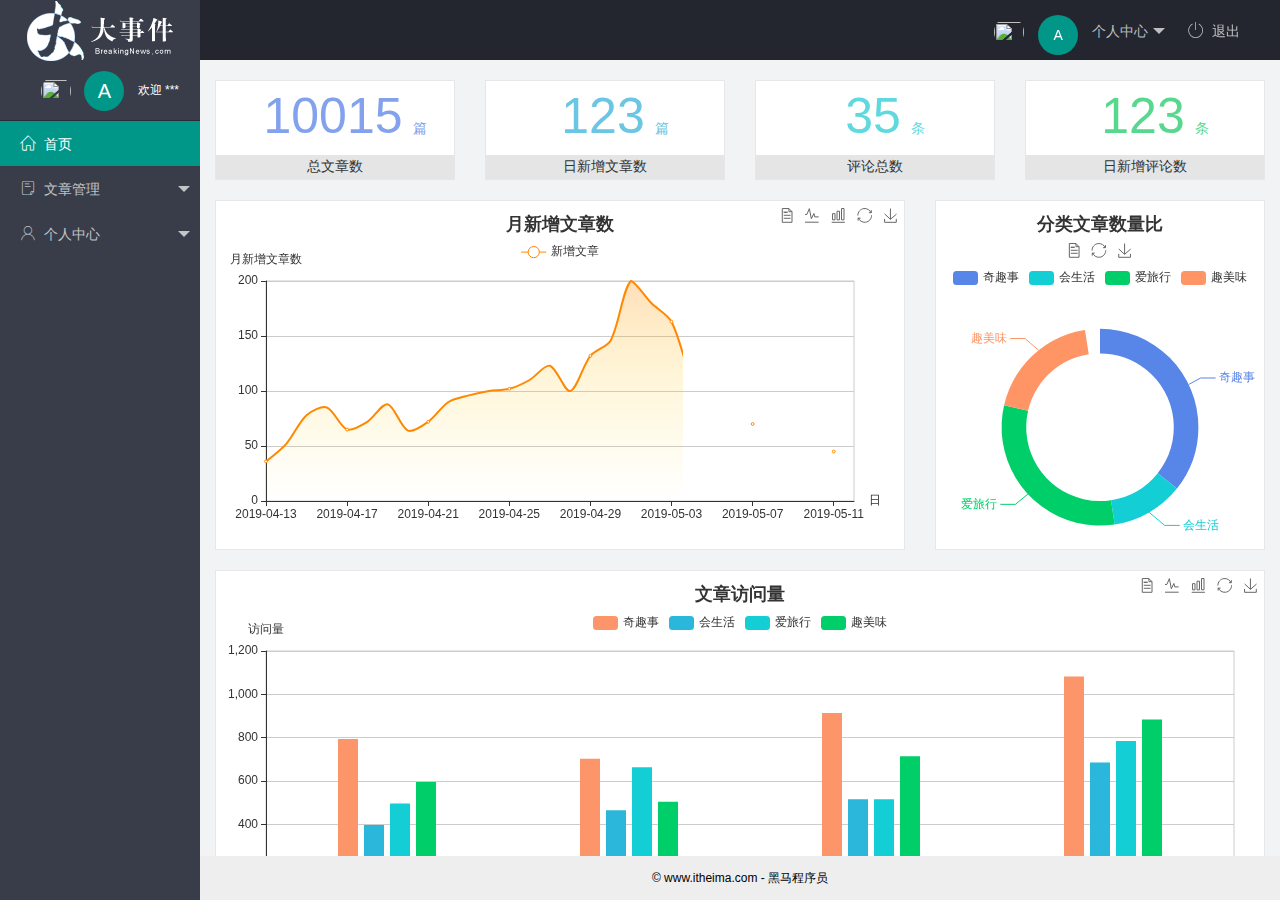
==== commit fd365ce8: "完成了个人中心功能的开发" ====
--- a/index.html
+++ b/index.html
@@ -27,9 +27,9 @@
                         <span class="text-avatar">A</span> 个人中心
                     </a>
                     <dl class="layui-nav-child">
-                        <dd><a href="">基本资料</a></dd>
-                        <dd><a href="">更换图像</a></dd>
-                        <dd><a href="">重置密码</a></dd>
+                        <dd><a href="/user/user_info.html" target="fm">基本资料</a></dd>
+                        <dd><a href="/user/user_avatar.html" target="fm">更换图像</a></dd>
+                        <dd><a href="/user/user_pwd.html" target="fm">重置密码</a></dd>
                     </dl>
                 </li>
                 <li class="layui-nav-item" lay-header-event="menuRight" lay-unselect>
@@ -64,9 +64,9 @@
                     <li class="layui-nav-item">
                         <a href="javascript:;"><span class="iconfont icon-user"></span>个人中心</a>
                         <dl class="layui-nav-child">
-                            <dd><a href="javascript:;"><i class="layui-icon layui-icon-app"></i>基本资料</a></dd>
-                            <dd><a href="javascript:;"><i class="layui-icon layui-icon-app"></i>更换图像</a></dd>
-                            <dd><a href="javascript:;"><i class="layui-icon layui-icon-app"></i>重置密码</a></dd>
+                            <dd><a href="/user/user_info.html" target="fm"><i class="layui-icon layui-icon-app"></i>基本资料</a></dd>
+                            <dd><a href="/user/user_avatar.html" target="fm"><i class="layui-icon layui-icon-app"></i>更换图像</a></dd>
+                            <dd><a href="/user/user_pwd.html" target="fm"><i class="layui-icon layui-icon-app"></i>重置密码</a></dd>
                         </dl>
                     </li>
                 </ul>
--- a/assets/css/index.css
+++ b/assets/css/index.css
@@ -0,0 +1,58 @@
+.layui-footer {
+    text-align: center;
+    font-size: 12px;
+}
+
+.iconfont {
+    margin-right: 8px;
+}
+
+.layui-icon {
+    margin-right: 8px;
+    margin-left: 20px;
+}
+
+iframe {
+    width: 100%;
+    height: 100%;
+}
+
+.layui-body {
+    overflow: hidden;
+}
+
+a {
+    transition: none !important;
+}
+
+.userinfo {
+    height: 60px;
+    line-height: 60px;
+    text-align: center;
+    font-size: 12px;
+    user-select: none;
+}
+
+.layui-side-scroll .userinfo {
+    border-bottom: 1px solid #282b33;
+}
+
+.layui-nav-img {
+    width: 40px;
+    height: 40px;
+}
+
+.text-avatar {
+    display: inline-block;
+    width: 40px;
+    height: 40px;
+    background-color: #009688;
+    border-radius: 50%;
+    line-height: 40px;
+    text-align: center;
+    font-size: 20px;
+    color: #fff;
+    position: relative;
+    top: 4px;
+    margin-right: 10px;
+}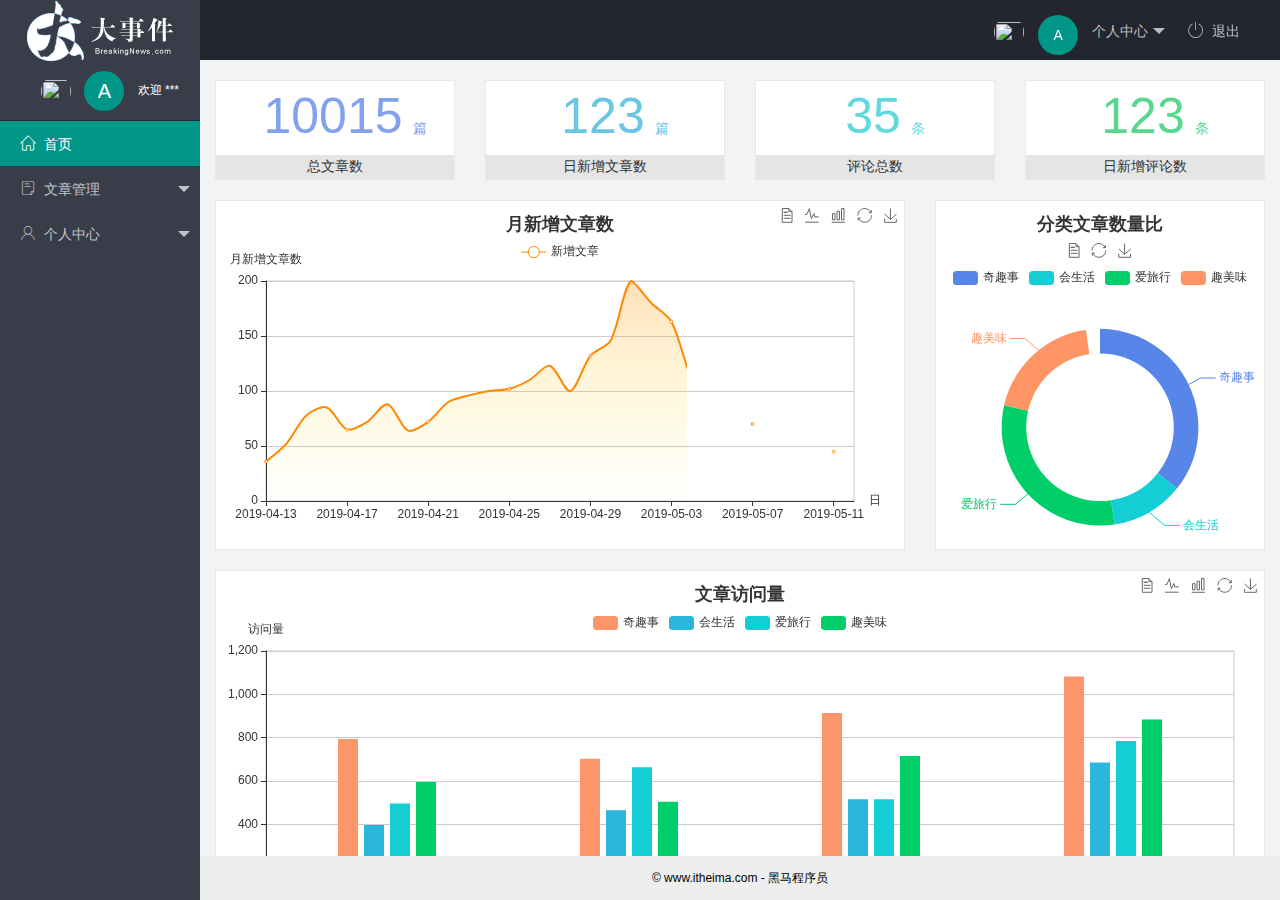
==== commit 91aa4958: "完成了文章管理相关功能开发" ====
--- a/index.html
+++ b/index.html
@@ -56,9 +56,9 @@
                     <li class="layui-nav-item">
                         <a class="" href="javascript:;"><span class="iconfont icon-16"></span>文章管理</a>
                         <dl class="layui-nav-child">
-                            <dd><a href="javascript:;"><i class="layui-icon layui-icon-app"></i>文章类别</a></dd>
-                            <dd><a href="javascript:;"><i class="layui-icon layui-icon-app"></i>文章列表</a></dd>
-                            <dd><a href="javascript:;"><i class="layui-icon layui-icon-app"></i>发表文章</a></dd>
+                            <dd><a href="/article/art_cate.html" target="fm"><i class="layui-icon layui-icon-app"></i>文章类别</a></dd>
+                            <dd><a href="/article/art_list.html" target="fm"><i class="layui-icon layui-icon-app"></i>文章列表</a></dd>
+                            <dd><a href="/article/art_pub.html" target="fm"><i class="layui-icon layui-icon-app"></i>发表文章</a></dd>
                         </dl>
                     </li>
                     <li class="layui-nav-item">
